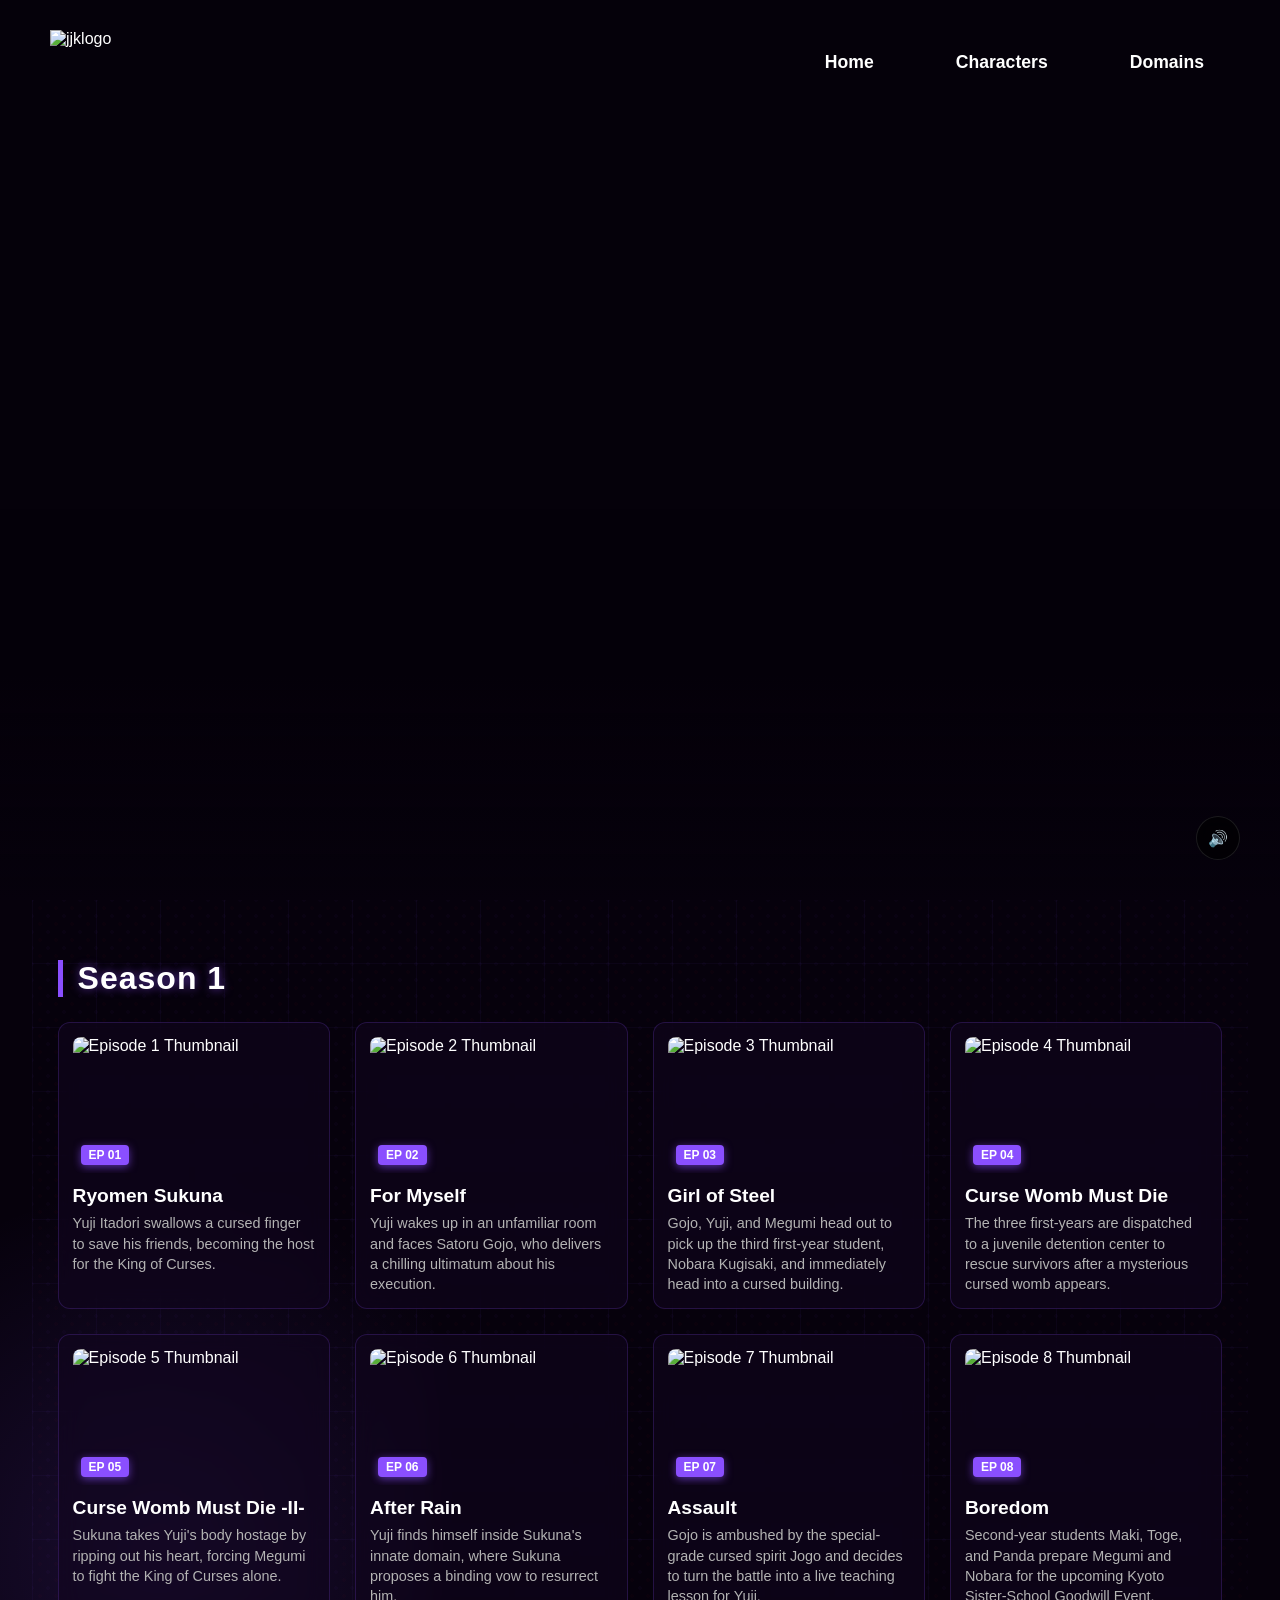
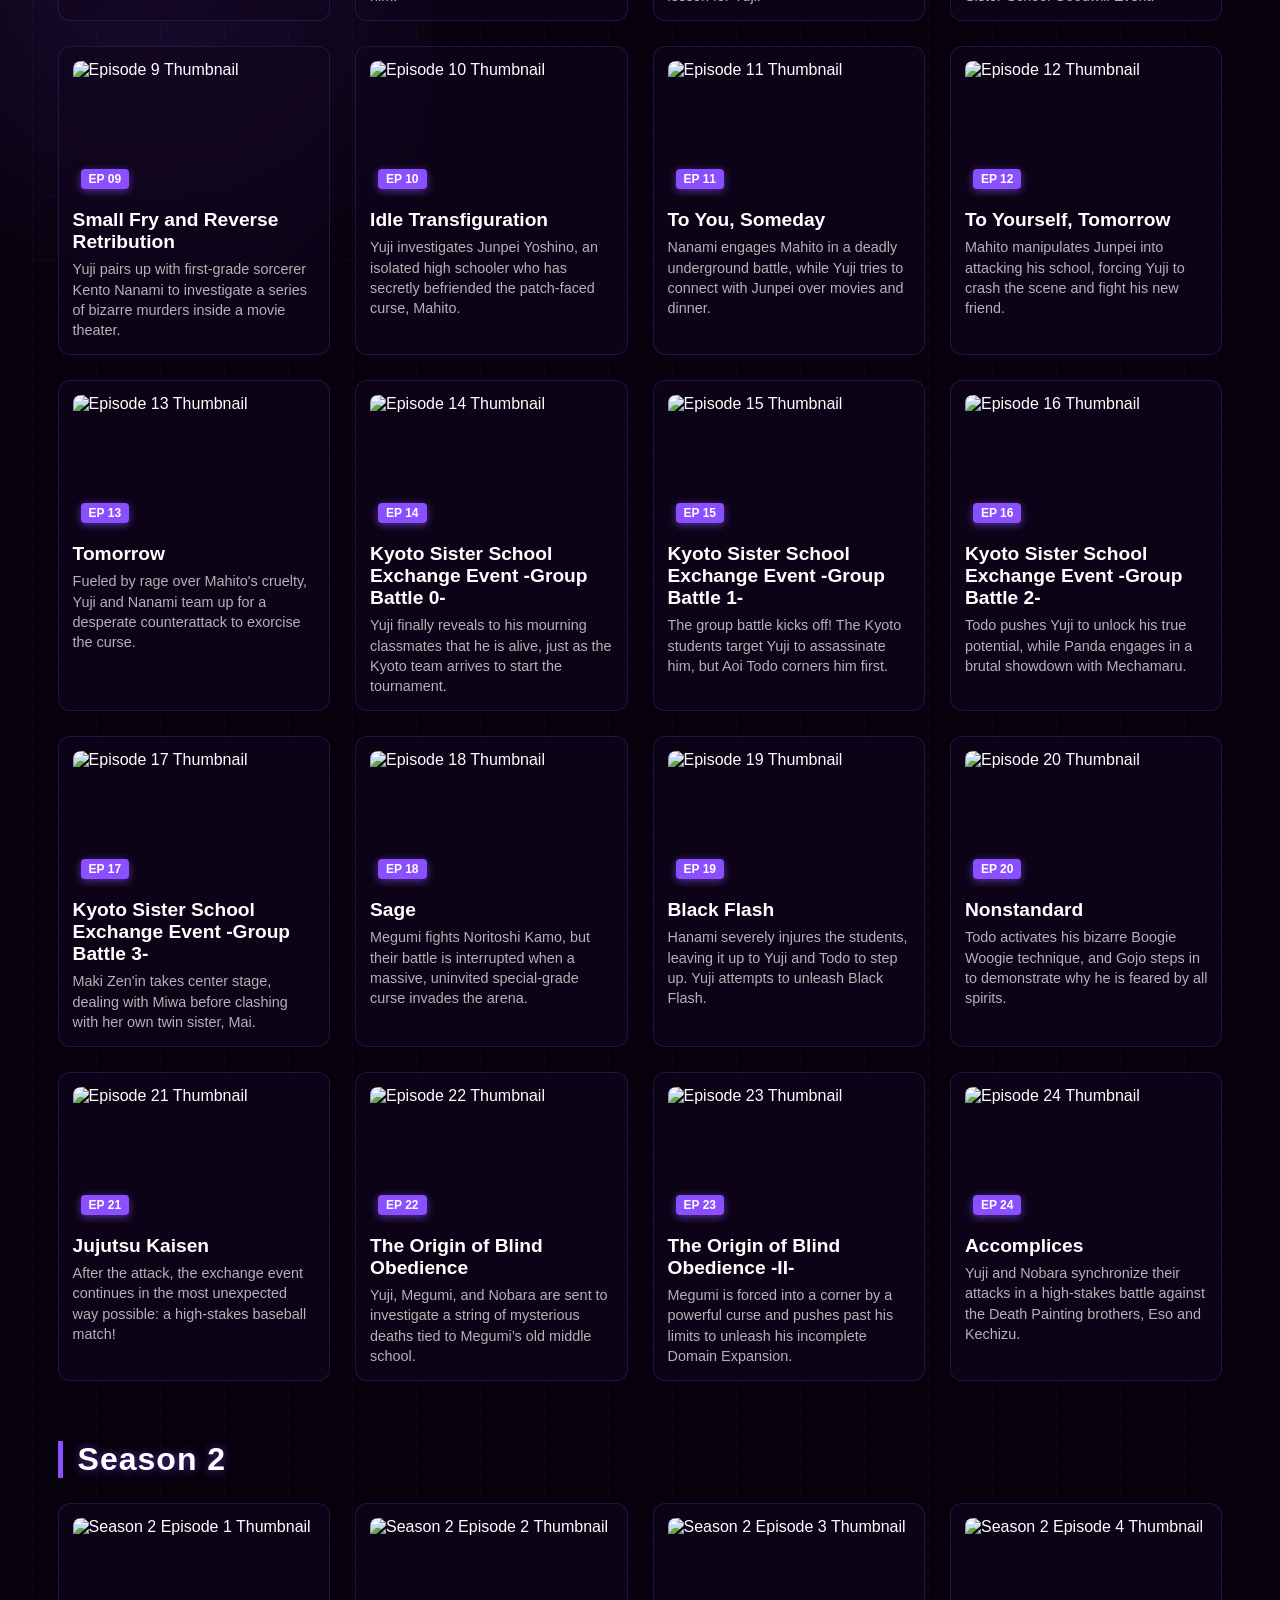
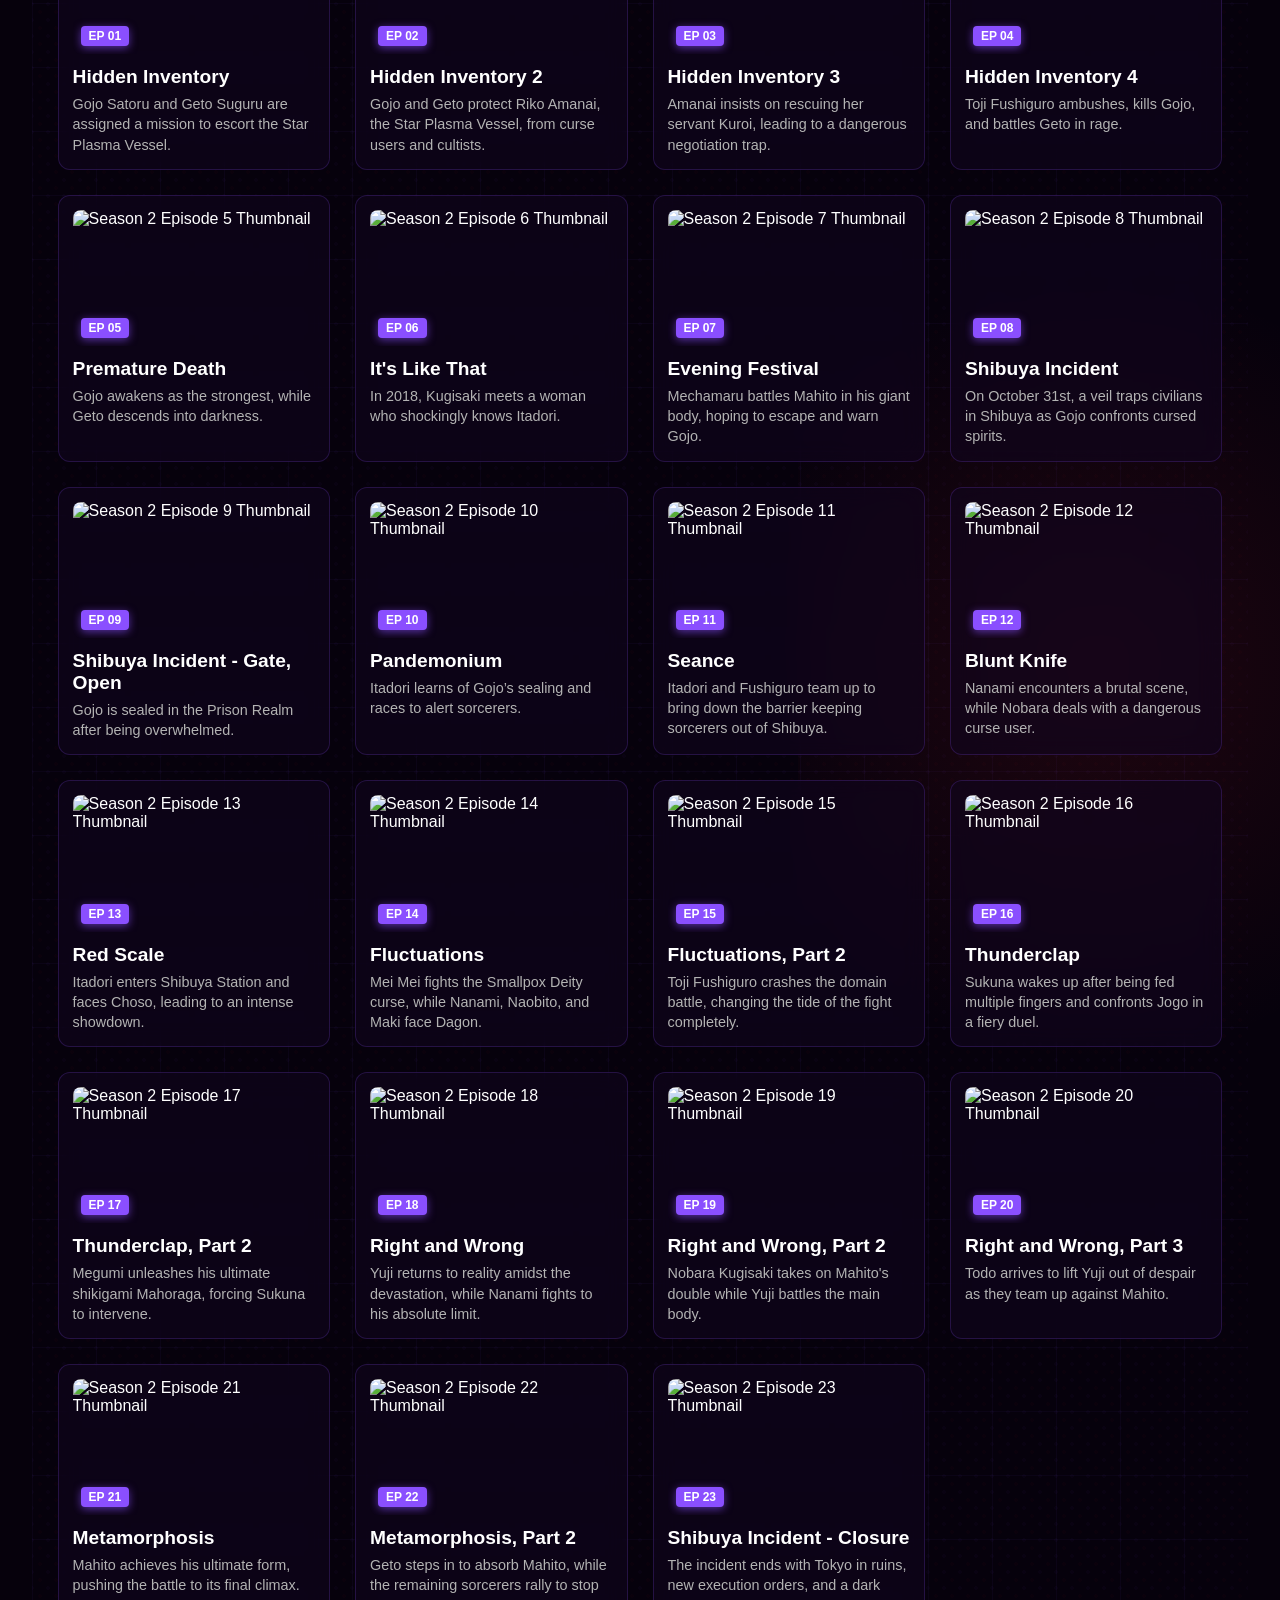
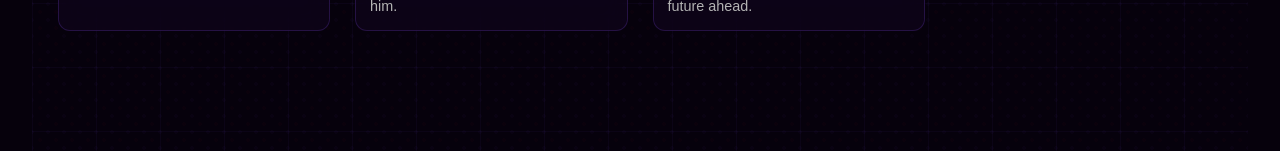
==== index.html @ a7571a3a "Rename jjk.html to index.html" ====
<!DOCTYPE html>
<html lang="en">
<head>
    <meta charset="UTF-8">
    <meta name="viewport" content="width=device-width, initial-scale=1.0">
    <title>jujutsu kaisen</title>
    <link rel="stylesheet" href="css/style.css">
</head>
<body>

    <header class="navbar">
        <img src="assets/jjklogo.png" alt="jjklogo" class="nav-logo">
        <nav class="button-container">
            <a href="jjk.html" class="nav-btn">Home</a>
            <a href="characters.html" class="nav-btn">Characters</a>
            <a href="#" class="nav-btn">Domains</a>
        </nav>
    </header>

 <div class="video-background-container">
        <video id="bg-video" loop playsinline autoplay preload="auto">
            <source src="assets/jjk_t.mp4" type="video/mp4">
        </video>
        <div class="video-overlay"></div>
        <button id="audio-toggle" class="audio-btn">🔊</button>
    </div>
    <main class="episodes-container">
        <div class="aura-left"></div>
        <div class="aura-right"></div>
        <div class="domain-grid-bg"></div>
        
        <section class="season-section">
            <h2 class="season-title">Season 1</h2>
            
            <div class="episodes-grid">
                
                <div class="episode-card">
                    <a href="https://www.hotstar.com/in/shows/jujutsu-kaisen/1271461634/ryomen-sukuna/1271461642/watch" class="card-link">
                        <div class="episode-thumbnail">
                            <img src="assets/ep1-s1.png" alt="Episode 1 Thumbnail">
                            <span class="ep-number">EP 01</span>
                        </div>
                        <div class="episode-info">
                            <h3>Ryomen Sukuna</h3>
                            <p>Yuji Itadori swallows a cursed finger to save his friends, becoming the host for the King of Curses.</p>
                        </div>
                    </a>
                </div>

                <div class="episode-card">
                    <a href="https://www.hotstar.com/in/shows/jujutsu-kaisen/1271461634/for-myself/1271461643/watch" class="card-link">
                        <div class="episode-thumbnail">
                            <img src="assets/ep2-s1.png" alt="Episode 2 Thumbnail"> 
                            <span class="ep-number">EP 02</span>
                        </div>
                        <div class="episode-info">
                            <h3>For Myself</h3>
                            <p>Yuji wakes up in an unfamiliar room and faces Satoru Gojo, who delivers a chilling ultimatum about his execution.</p>
                        </div>
                    </a>
                </div>

                <div class="episode-card">
                    <a href="https://www.hotstar.com/in/shows/jujutsu-kaisen/1271461634/girl-of-steel/1271461644/watch" class="card-link">
                        <div class="episode-thumbnail">
                            <img src="assets/ep3-s1.png" alt="Episode 3 Thumbnail">
                            <span class="ep-number">EP 03</span>
                        </div>
                        <div class="episode-info">
                            <h3>Girl of Steel</h3>
                            <p>Gojo, Yuji, and Megumi head out to pick up the third first-year student, Nobara Kugisaki, and immediately head into a cursed building.</p>
                        </div>
                    </a>
                </div>

                <div class="episode-card">
                    <a href="https://www.hotstar.com/in/shows/jujutsu-kaisen/1271461634/curse-womb-must-die/1271461646/watch" class="card-link">
                        <div class="episode-thumbnail">
                            <img src="assets/ep4-s1.png" alt="Episode 4 Thumbnail">
                            <span class="ep-number">EP 04</span>
                        </div>
                        <div class="episode-info">
                            <h3>Curse Womb Must Die</h3>
                            <p>The three first-years are dispatched to a juvenile detention center to rescue survivors after a mysterious cursed womb appears.</p>
                        </div>
                    </a>
                </div>

                <div class="episode-card">
                    <a href="https://www.hotstar.com/in/shows/jujutsu-kaisen/1271461634/curse-womb-must-die-ii/1271461747/watch" class="card-link">
                        <div class="episode-thumbnail">
                            <img src="assets/ep5-s1.png" alt="Episode 5 Thumbnail">
                            <span class="ep-number">EP 05</span>
                        </div>
                        <div class="episode-info">
                            <h3>Curse Womb Must Die -II-</h3>
                            <p>Sukuna takes Yuji's body hostage by ripping out his heart, forcing Megumi to fight the King of Curses alone.</p>
                        </div>
                    </a>
                </div>

                <div class="episode-card">
                    <a href="https://www.hotstar.com/in/shows/jujutsu-kaisen/1271461634/after-rain/1271461649/watch" class="card-link">
                        <div class="episode-thumbnail">
                            <img src="assets/ep6-s1.png" alt="Episode 6 Thumbnail">
                            <span class="ep-number">EP 06</span>
                        </div>
                        <div class="episode-info">
                            <h3>After Rain</h3>
                            <p>Yuji finds himself inside Sukuna's innate domain, where Sukuna proposes a binding vow to resurrect him.</p>
                        </div>
                    </a>
                </div>

                <div class="episode-card">
                    <a href="https://www.hotstar.com/in/shows/jujutsu-kaisen/1271461634/assault/1271461663/watch" class="card-link">
                        <div class="episode-thumbnail">
                            <img src="assets/ep7-s1.png" alt="Episode 7 Thumbnail">
                            <span class="ep-number">EP 07</span>
                        </div>
                        <div class="episode-info">
                            <h3>Assault</h3>
                            <p>Gojo is ambushed by the special-grade cursed spirit Jogo and decides to turn the battle into a live teaching lesson for Yuji.</p>
                        </div>
                    </a>
                </div>

                <div class="episode-card">
                    <a href="https://www.hotstar.com/in/shows/jujutsu-kaisen/1271461634/boredom/1271461664/watch" class="card-link">
                        <div class="episode-thumbnail">
                            <img src="assets/ep8-s1.png" alt="Episode 8 Thumbnail">
                            <span class="ep-number">EP 08</span>
                        </div>
                        <div class="episode-info">
                            <h3>Boredom</h3>
                            <p>Second-year students Maki, Toge, and Panda prepare Megumi and Nobara for the upcoming Kyoto Sister-School Goodwill Event.</p>
                        </div>
                    </a>
                </div>

                <div class="episode-card">
                    <a href="https://www.hotstar.com/in/shows/jujutsu-kaisen/1271461634/small-fry-and-reverse-retribution/1271461668/watch" class="card-link">
                        <div class="episode-thumbnail">
                            <img src="assets/ep9-s1.png" alt="Episode 9 Thumbnail">
                            <span class="ep-number">EP 09</span>
                        </div>
                        <div class="episode-info">
                            <h3>Small Fry and Reverse Retribution</h3>
                            <p>Yuji pairs up with first-grade sorcerer Kento Nanami to investigate a series of bizarre murders inside a movie theater.</p>
                        </div>
                    </a>
                </div>

                <div class="episode-card">
                    <a href="https://www.hotstar.com/in/shows/jujutsu-kaisen/1271461634/idle-transfiguration/1271461671/watch" class="card-link">
                        <div class="episode-thumbnail">
                            <img src="assets/ep10-s1.png" alt="Episode 10 Thumbnail">
                            <span class="ep-number">EP 10</span>
                        </div>
                        <div class="episode-info">
                            <h3>Idle Transfiguration</h3>
                            <p>Yuji investigates Junpei Yoshino, an isolated high schooler who has secretly befriended the patch-faced curse, Mahito.</p>
                        </div>
                    </a>
                </div>

                <div class="episode-card">
                    <a href="https://www.hotstar.com/in/shows/jujutsu-kaisen/1271461634/narrow-minded/1271461744/watch" class="card-link">
                        <div class="episode-thumbnail">
                            <img src="assets/ep11-s1.png" alt="Episode 11 Thumbnail">
                            <span class="ep-number">EP 11</span>
                        </div>
                        <div class="episode-info">
                            <h3>To You, Someday</h3>
                            <p>Nanami engages Mahito in a deadly underground battle, while Yuji tries to connect with Junpei over movies and dinner.</p>
                        </div>
                    </a>
                </div>

                <div class="episode-card">
                    <a href="https://www.hotstar.com/in/shows/jujutsu-kaisen/1271461634/to-you-someday/1271461726/watch" class="card-link">
                        <div class="episode-thumbnail">
                            <img src="assets/ep12-s1.png" alt="Episode 12 Thumbnail">
                            <span class="ep-number">EP 12</span>
                        </div>
                        <div class="episode-info">
                            <h3>To Yourself, Tomorrow</h3>
                            <p>Mahito manipulates Junpei into attacking his school, forcing Yuji to crash the scene and fight his new friend.</p>
                        </div>
                    </a>
                </div>

                <div class="episode-card">
                    <a href="https://www.hotstar.com/in/shows/jujutsu-kaisen/1271461634/tomorrow/1271461696/watch" class="card-link">
                        <div class="episode-thumbnail">
                            <img src="assets/ep13-s1.png" alt="Episode 13 Thumbnail">
                            <span class="ep-number">EP 13</span>
                        </div>
                        <div class="episode-info">
                            <h3>Tomorrow</h3>
                            <p>Fueled by rage over Mahito's cruelty, Yuji and Nanami team up for a desperate counterattack to exorcise the curse.</p>
                        </div>
                    </a>
                </div>

                <div class="episode-card">
                    <a href="https://www.hotstar.com/in/shows/jujutsu-kaisen/1271461634/kyoto-sister-school-exchange-event-group-battle-0/1271461699/watch" class="card-link">
                        <div class="episode-thumbnail">
                            <img src="assets/ep14-s1.png" alt="Episode 14 Thumbnail">
                            <span class="ep-number">EP 14</span>
                        </div>
                        <div class="episode-info">
                            <h3>Kyoto Sister School Exchange Event -Group Battle 0-</h3>
                            <p>Yuji finally reveals to his mourning classmates that he is alive, just as the Kyoto team arrives to start the tournament.</p>
                        </div>
                    </a>
                </div>

                <div class="episode-card">
                    <a href="https://www.hotstar.com/in/shows/jujutsu-kaisen/1271461634/kyoto-sister-school-exchange-event-group-battle-1/1271461700/watch" class="card-link">
                        <div class="episode-thumbnail">
                            <img src="assets/ep15-s1.png" alt="Episode 15 Thumbnail">
                            <span class="ep-number">EP 15</span>
                        </div>
                        <div class="episode-info">
                            <h3>Kyoto Sister School Exchange Event -Group Battle 1-</h3>
                            <p>The group battle kicks off! The Kyoto students target Yuji to assassinate him, but Aoi Todo corners him first.</p>
                        </div>
                    </a>
                </div>

                <div class="episode-card">
                    <a href="https://www.hotstar.com/in/shows/jujutsu-kaisen/1271461634/kyoto-sister-school-exchange-event-group-battle-2/1271461701/watch" class="card-link">
                        <div class="episode-thumbnail">
                            <img src="assets/ep16-s1.png" alt="Episode 16 Thumbnail">
                            <span class="ep-number">EP 16</span>
                        </div>
                        <div class="episode-info">
                            <h3>Kyoto Sister School Exchange Event -Group Battle 2-</h3>
                            <p>Todo pushes Yuji to unlock his true potential, while Panda engages in a brutal showdown with Mechamaru.</p>
                        </div>
                    </a>
                </div>

                <div class="episode-card">
                    <a href="https://www.hotstar.com/in/shows/jujutsu-kaisen/1271461634/kyoto-sister-school-exchange-event-group-battle-3/1271461702/watch" class="card-link">
                        <div class="episode-thumbnail">
                            <img src="assets/ep17-s1.png" alt="Episode 17 Thumbnail">
                            <span class="ep-number">EP 17</span>
                        </div>
                        <div class="episode-info">
                            <h3>Kyoto Sister School Exchange Event -Group Battle 3-</h3>
                            <p>Maki Zen'in takes center stage, dealing with Miwa before clashing with her own twin sister, Mai.</p>
                        </div>
                    </a>
                </div>

                <div class="episode-card">
                    <a href="https://www.hotstar.com/in/shows/jujutsu-kaisen/1271461634/sage/1271461703/watch" class="card-link">
                        <div class="episode-thumbnail">
                            <img src="assets/ep18-s1.png" alt="Episode 18 Thumbnail">
                            <span class="ep-number">EP 18</span>
                        </div>
                        <div class="episode-info">
                            <h3>Sage</h3>
                            <p>Megumi fights Noritoshi Kamo, but their battle is interrupted when a massive, uninvited special-grade curse invades the arena.</p>
                        </div>
                    </a>
                </div>

                <div class="episode-card">
                    <a href="https://www.hotstar.com/in/shows/jujutsu-kaisen/1271461634/black-flash/1271461704/watch" class="card-link">
                        <div class="episode-thumbnail">
                            <img src="assets/ep19-s1.png" alt="Episode 19 Thumbnail">
                            <span class="ep-number">EP 19</span>
                        </div>
                        <div class="episode-info">
                            <h3>Black Flash</h3>
                            <p>Hanami severely injures the students, leaving it up to Yuji and Todo to step up. Yuji attempts to unleash Black Flash.</p>
                        </div>
                    </a>
                </div>

                <div class="episode-card">
                    <a href="https://www.hotstar.com/in/shows/jujutsu-kaisen/1271461634/nonstandard/1271461705/watch" class="card-link">
                        <div class="episode-thumbnail">
                            <img src="assets/ep20-s1.png" alt="Episode 20 Thumbnail">
                            <span class="ep-number">EP 20</span>
                        </div>
                        <div class="episode-info">
                            <h3>Nonstandard</h3>
                            <p>Todo activates his bizarre Boogie Woogie technique, and Gojo steps in to demonstrate why he is feared by all spirits.</p>
                        </div>
                    </a>
                </div>

                <div class="episode-card">
                    <a href="https://www.hotstar.com/in/shows/jujutsu-kaisen/1271461634/jujutsu-koshien/1271461708/watch" class="card-link">
                        <div class="episode-thumbnail">
                            <img src="assets/ep21-s1.png" alt="Episode 21 Thumbnail">
                            <span class="ep-number">EP 21</span>
                        </div>
                        <div class="episode-info">
                            <h3>Jujutsu Kaisen</h3>
                            <p>After the attack, the exchange event continues in the most unexpected way possible: a high-stakes baseball match!</p>
                        </div>
                    </a>
                </div>

                <div class="episode-card">
                    <a href="https://www.hotstar.com/in/shows/jujutsu-kaisen/1271461634/the-origin-of-blind-obedience/1271461726/watch" class="card-link">
                        <div class="episode-thumbnail">
                            <img src="assets/ep22-s1.png" alt="Episode 22 Thumbnail">
                            <span class="ep-number">EP 22</span>
                        </div>
                        <div class="episode-info">
                            <h3>The Origin of Blind Obedience</h3>
                            <p>Yuji, Megumi, and Nobara are sent to investigate a string of mysterious deaths tied to Megumi’s old middle school.</p>
                        </div>
                    </a>
                </div>

                <div class="episode-card">
                    <a href="https://www.hotstar.com/in/shows/jujutsu-kaisen/1271461634/the-origin-of-blind-obedience-2/1271461729/watch" class="card-link">
                        <div class="episode-thumbnail">
                            <img src="assets/ep23-s1.png" alt="Episode 23 Thumbnail">
                            <span class="ep-number">EP 23</span>
                        </div>
                        <div class="episode-info">
                            <h3>The Origin of Blind Obedience -II-</h3>
                            <p>Megumi is forced into a corner by a powerful curse and pushes past his limits to unleash his incomplete Domain Expansion.</p>
                        </div>
                    </a>
                </div>

                <div class="episode-card">
                    <a href="https://www.hotstar.com/in/shows/jujutsu-kaisen/1271461634/accomplices/1271461731/watch" class="card-link">
                        <div class="episode-thumbnail">
                            <img src="assets/ep24-s1.png" alt="Episode 24 Thumbnail">
                            <span class="ep-number">EP 24</span>
                        </div>
                        <div class="episode-info">
                            <h3>Accomplices</h3>
                            <p>Yuji and Nobara synchronize their attacks in a high-stakes battle against the Death Painting brothers, Eso and Kechizu.</p>
                        </div>
                    </a>
                </div>

            </div>
         </section> 
         
         <section class="season-section">
            <h2 class="season-title">Season 2</h2>
            
            <div class="episodes-grid">
                
                <div class="episode-card">
                    <a href="https://www.hotstar.com/in/shows/jujutsu-kaisen/1271461634/hidden-inventory-1/1271461742/watch" class="card-link">
                        <div class="episode-thumbnail">
                            <img src="assets/ep1-s2.png" alt="Season 2 Episode 1 Thumbnail">
                            <span class="ep-number">EP 01</span>
                        </div>
                        <div class="episode-info">
                            <h3>Hidden Inventory</h3>
                            <p>Gojo Satoru and Geto Suguru are assigned a mission to escort the Star Plasma Vessel.</p>
                        </div>
                    </a>
                </div>

                <div class="episode-card">
                    <a href="https://www.hotstar.com/in/shows/jujutsu-kaisen/1271461634/hidden-inventory-2/1271461744/watch" class="card-link">
                        <div class="episode-thumbnail">
                            <img src="assets/ep2-s2.png" alt="Season 2 Episode 2 Thumbnail">
                            <span class="ep-number">EP 02</span>
                        </div>
                        <div class="episode-info">
                            <h3>Hidden Inventory 2</h3>
                            <p>Gojo and Geto protect Riko Amanai, the Star Plasma Vessel, from curse users and cultists.</p>
                        </div>
                    </a>
                </div>

                <div class="episode-card">
                    <a href="https://www.hotstar.com/in/shows/jujutsu-kaisen/1271461634/hidden-inventory-3/1271461745/watch" class="card-link">
                        <div class="episode-thumbnail">
                            <img src="assets/ep3-s2.png" alt="Season 2 Episode 3 Thumbnail">
                            <span class="ep-number">EP 03</span>
                        </div>
                        <div class="episode-info">
                            <h3>Hidden Inventory 3</h3>
                            <p>Amanai insists on rescuing her servant Kuroi, leading to a dangerous negotiation trap.</p>
                        </div>
                    </a>
                </div>

                <div class="episode-card">
                    <a href="https://www.hotstar.com/in/shows/jujutsu-kaisen/1271461634/hidden-inventory-4/1271461746/watch" class="card-link">
                        <div class="episode-thumbnail">
                            <img src="assets/ep4-s2.png" alt="Season 2 Episode 4 Thumbnail">
                            <span class="ep-number">EP 04</span>
                        </div>
                        <div class="episode-info">
                            <h3>Hidden Inventory 4</h3>
                            <p>Toji Fushiguro ambushes, kills Gojo, and battles Geto in rage.</p>
                        </div>
                    </a>
                </div>

                <div class="episode-card">
                    <a href="https://www.hotstar.com/in/shows/jujutsu-kaisen/1271461634/premature-death/1271461748/watch" class="card-link">
                        <div class="episode-thumbnail">
                            <img src="assets/ep5-s2.png" alt="Season 2 Episode 5 Thumbnail">
                            <span class="ep-number">EP 05</span>
                        </div>
                        <div class="episode-info">
                            <h3>Premature Death</h3>
                            <p>Gojo awakens as the strongest, while Geto descends into darkness.</p>
                        </div>
                    </a>
                </div>

                <div class="episode-card">
                    <a href="https://www.hotstar.com/in/shows/jujutsu-kaisen/1271461634/premature-death/1271461748/watch" class="card-link">
                        <div class="episode-thumbnail">
                            <img src="assets/ep6-s2.png" alt="Season 2 Episode 6 Thumbnail">
                            <span class="ep-number">EP 06</span>
                        </div>
                        <div class="episode-info">
                            <h3>It's Like That</h3>
                            <p>In 2018, Kugisaki meets a woman who shockingly knows Itadori.</p>
                        </div>
                    </a>
                </div>

                <div class="episode-card">
                    <a href="https://www.hotstar.com/in/shows/jujutsu-kaisen/1271461634/evening-festival/1271461756/watch" class="card-link">
                        <div class="episode-thumbnail">
                            <img src="assets/ep7-s2.png" alt="Season 2 Episode 7 Thumbnail">
                            <span class="ep-number">EP 07</span>
                        </div>
                        <div class="episode-info">
                            <h3>Evening Festival</h3>
                            <p>Mechamaru battles Mahito in his giant body, hoping to escape and warn Gojo.</p>
                        </div>
                    </a>
                </div>

                <div class="episode-card">
                    <a href="https://www.hotstar.com/in/shows/jujutsu-kaisen/1271461634/shibuya-incident/1271461757/watch" class="card-link">
                        <div class="episode-thumbnail">
                            <img src="assets/ep8-s2.png" alt="Season 2 Episode 8 Thumbnail">
                            <span class="ep-number">EP 08</span>
                        </div>
                        <div class="episode-info">
                            <h3>Shibuya Incident</h3>
                            <p>On October 31st, a veil traps civilians in Shibuya as Gojo confronts cursed spirits.</p>
                        </div>
                    </a>
                </div>

                <div class="episode-card">
                    <a href="https://www.hotstar.com/in/shows/jujutsu-kaisen/1271461634/shibuya-incident-gate-open/1271461758/watch" class="card-link">
                        <div class="episode-thumbnail">
                            <img src="assets/ep9-s2.png" alt="Season 2 Episode 9 Thumbnail">
                            <span class="ep-number">EP 09</span>
                        </div>
                        <div class="episode-info">
                            <h3>Shibuya Incident - Gate, Open</h3>
                            <p>Gojo is sealed in the Prison Realm after being overwhelmed.</p>
                        </div>
                    </a>
                </div>

                <div class="episode-card">
                    <a href="https://www.hotstar.com/in/shows/jujutsu-kaisen/1271461634/pandemonium/1271461759/watch" class="card-link">
                        <div class="episode-thumbnail">
                            <img src="assets/ep10-s2.png" alt="Season 2 Episode 10 Thumbnail">
                            <span class="ep-number">EP 10</span>
                        </div>
                        <div class="episode-info">
                            <h3>Pandemonium</h3>
                            <p>Itadori learns of Gojo’s sealing and races to alert sorcerers.</p>
                        </div>
                    </a>
                </div>

                <div class="episode-card">
                    <a href="https://www.hotstar.com/in/shows/jujutsu-kaisen/1271461634/seance/1271461761/watch" class="card-link">
                        <div class="episode-thumbnail">
                            <img src="assets/ep11-s2.png" alt="Season 2 Episode 11 Thumbnail">
                            <span class="ep-number">EP 11</span>
                        </div>
                        <div class="episode-info">
                            <h3>Seance</h3>
                            <p>Itadori and Fushiguro team up to bring down the barrier keeping sorcerers out of Shibuya.</p>
                        </div>
                    </a>
                </div>

                <div class="episode-card">
                    <a href="https://www.hotstar.com/in/shows/jujutsu-kaisen/1271461634/dull-knife/1271461762/watch" class="card-link">
                        <div class="episode-thumbnail">
                            <img src="assets/ep12-s2.png" alt="Season 2 Episode 12 Thumbnail">
                            <span class="ep-number">EP 12</span>
                        </div>
                        <div class="episode-info">
                            <h3>Blunt Knife</h3>
                            <p>Nanami encounters a brutal scene, while Nobara deals with a dangerous curse user.</p>
                        </div>
                    </a>
                </div>

                <div class="episode-card">
                    <a href="https://www.hotstar.com/in/shows/jujutsu-kaisen/1271461634/red-scale/1271461764/watch" class="card-link">
                        <div class="episode-thumbnail">
                            <img src="assets/ep13-s2.png" alt="Season 2 Episode 13 Thumbnail">
                            <span class="ep-number">EP 13</span>
                        </div>
                        <div class="episode-info">
                            <h3>Red Scale</h3>
                            <p>Itadori enters Shibuya Station and faces Choso, leading to an intense showdown.</p>
                        </div>
                    </a>
                </div>

                <div class="episode-card">
                    <a href="https://www.hotstar.com/in/shows/jujutsu-kaisen/1271461634/fluctuations/1271461766/watch" class="card-link">
                        <div class="episode-thumbnail">
                            <img src="assets/ep14-s2.png" alt="Season 2 Episode 14 Thumbnail">
                            <span class="ep-number">EP 14</span>
                        </div>
                        <div class="episode-info">
                            <h3>Fluctuations</h3>
                            <p>Mei Mei fights the Smallpox Deity curse, while Nanami, Naobito, and Maki face Dagon.</p>
                        </div>
                    </a>
                </div>

                <div class="episode-card">
                    <a href="https://www.hotstar.com/in/shows/jujutsu-kaisen/1271461634/fluctuations-part-2/1271461768/watch" class="card-link">
                        <div class="episode-thumbnail">
                            <img src="assets/ep15-s2.png" alt="Season 2 Episode 15 Thumbnail">
                            <span class="ep-number">EP 15</span>
                        </div>
                        <div class="episode-info">
                            <h3>Fluctuations, Part 2</h3>
                            <p>Toji Fushiguro crashes the domain battle, changing the tide of the fight completely.</p>
                        </div>
                    </a>
                </div>

                <div class="episode-card">
                    <a href="https://www.hotstar.com/in/shows/jujutsu-kaisen/1271461634/thunderclap/1271461769/watch" class="card-link">
                        <div class="episode-thumbnail">
                            <img src="assets/ep16-s2.png" alt="Season 2 Episode 16 Thumbnail">
                            <span class="ep-number">EP 16</span>
                        </div>
                        <div class="episode-info">
                            <h3>Thunderclap</h3>
                            <p>Sukuna wakes up after being fed multiple fingers and confronts Jogo in a fiery duel.</p>
                        </div>
                    </a>
                </div>

                <div class="episode-card">
                    <a href="https://www.hotstar.com/in/shows/jujutsu-kaisen/1271461634/thunderclap-part-2/1271461770/watch" class="card-link">
                        <div class="episode-thumbnail">
                            <img src="assets/ep17-s2.png" alt="Season 2 Episode 17 Thumbnail">
                            <span class="ep-number">EP 17</span>
                        </div>
                        <div class="episode-info">
                            <h3>Thunderclap, Part 2</h3>
                            <p>Megumi unleashes his ultimate shikigami Mahoraga, forcing Sukuna to intervene.</p>
                        </div>
                    </a>
                </div>

                <div class="episode-card">
                    <a href="https://www.hotstar.com/in/shows/jujutsu-kaisen/1271461634/right-or-wrong/1271461771/watch" class="card-link">
                        <div class="episode-thumbnail">
                            <img src="assets/ep18-s2.png" alt="Season 2 Episode 18 Thumbnail">
                            <span class="ep-number">EP 18</span>
                        </div>
                        <div class="episode-info">
                            <h3>Right and Wrong</h3>
                            <p>Yuji returns to reality amidst the devastation, while Nanami fights to his absolute limit.</p>
                        </div>
                    </a>
                </div>

                <div class="episode-card">
                    <a href="https://www.hotstar.com/in/shows/jujutsu-kaisen/1271461634/right-or-wrong-part-2/1271461772/watch" class="card-link">
                        <div class="episode-thumbnail">
                            <img src="assets/ep19-s2.png" alt="Season 2 Episode 19 Thumbnail">
                            <span class="ep-number">EP 19</span>
                        </div>
                        <div class="episode-info">
                            <h3>Right and Wrong, Part 2</h3>
                            <p>Nobara Kugisaki takes on Mahito's double while Yuji battles the main body.</p>
                        </div>
                    </a>
                </div>

                <div class="episode-card">
                    <a href="https://www.hotstar.com/in/shows/jujutsu-kaisen/1271461634/right-and-wrong-part-3/1271461773/watch" class="card-link">
                        <div class="episode-thumbnail">
                            <img src="assets/ep20-s2.png" alt="Season 2 Episode 20 Thumbnail">
                            <span class="ep-number">EP 20</span>
                        </div>
                        <div class="episode-info">
                            <h3>Right and Wrong, Part 3</h3>
                            <p>Todo arrives to lift Yuji out of despair as they team up against Mahito.</p>
                        </div>
                    </a>
                </div>

                <div class="episode-card">
                    <a href="https://www.hotstar.com/in/shows/jujutsu-kaisen/1271461634/metamorphosis/1271461774/watch" class="card-link">
                        <div class="episode-thumbnail">
                            <img src="assets/ep21-s2.png" alt="Season 2 Episode 21 Thumbnail">
                            <span class="ep-number">EP 21</span>
                        </div>
                        <div class="episode-info">
                            <h3>Metamorphosis</h3>
                            <p>Mahito achieves his ultimate form, pushing the battle to its final climax.</p>
                        </div>
                    </a>
                </div>

                <div class="episode-card">
                    <a href="https://www.hotstar.com/in/shows/jujutsu-kaisen/1271461634/metamorphosis-part-2/1271461781/watch" class="card-link">
                        <div class="episode-thumbnail">
                            <img src="assets/ep22-s2.png" alt="Season 2 Episode 22 Thumbnail">
                            <span class="ep-number">EP 22</span>
                        </div>
                        <div class="episode-info">
                            <h3>Metamorphosis, Part 2</h3>
                            <p>Geto steps in to absorb Mahito, while the remaining sorcerers rally to stop him.</p>
                        </div>
                    </a>
                </div>

                <div class="episode-card">
                    <a href="https://www.hotstar.com/in/shows/jujutsu-kaisen/1271461634/shibuya-incident-gate-close/1271461783/watch" class="card-link">
                        <div class="episode-thumbnail">
                            <img src="assets/ep23-s2.png" alt="Season 2 Episode 23 Thumbnail">
                            <span class="ep-number">EP 23</span>
                        </div>
                        <div class="episode-info">
                            <h3>Shibuya Incident - Closure</h3>
                            <p>The incident ends with Tokyo in ruins, new execution orders, and a dark future ahead.</p>
                        </div>
                    </a>
                </div>
            </div> 
         </section> 
    </main>

    <script src="js/script.js"></script>
</body>
</html>
---- css/style.css ----
/* --- Reset default margins --- */
* {
    margin: 0;
    padding: 0;
    box-sizing: border-box;
}

body {
    background-color: #06010c; /* Slightly deeper void black */
    font-family: 'Segoe UI', Tahoma, Geneva, Verdana, sans-serif;
    color: #fff;
    min-height: 100vh;
    overflow-x: hidden; 
}

/* --- Navigation Bar (Fixed & Overlaid) --- */
.navbar {
    position: fixed;         
    top: 0;
    left: 0;
    width: 100%;
    z-index: 1000;           
    background: transparent; 
    display: flex;
    justify-content: space-between; 
    align-items: center;
    padding: 30px 50px; 
    transition: all 0.4s ease; 
}

.navbar.scrolled {
    background: rgba(6, 1, 12, 0.9); 
    backdrop-filter: blur(12px);       
    padding: 15px 50px;                 
    border-bottom: 1px solid rgba(138, 79, 255, 0.3); 
    box-shadow: 0 4px 20px rgba(0, 0, 0, 0.6);
}

.nav-logo {
    height: 65px; 
    object-fit: contain;
}

.button-container {
    display: flex;
    align-items: center;
    gap: 30px; 
}

/* --- Navigation Bar Buttons --- */
.nav-btn {
    text-decoration: none;
    color: #fff;                  
    font-weight: 600;
    font-size: 1.1rem; 
    padding: 10px 24px;
    border-radius: 25px;          
    border: 2px solid transparent; 
    transition: all 0.3s ease;
}

.nav-btn:hover {
    color: #fff;
    background-color: #8a4fff;    
    border-color: #8a4fff;
    box-shadow: 0 0 15px rgba(138, 79, 255, 0.6); 
}

/* --- Video Section --- */
.video-background-container {
    position: relative;
    width: 100%;
    height: 100vh;
    overflow: hidden;
    background-color: #06010c;
}

/* Smooth gradient overlay that mixes video with content */
.video-background-container::after {
    content: '';
    position: absolute;
    bottom: 0;
    left: 0;
    width: 100%;
    height: 25vh; 
    background: linear-gradient(to bottom, transparent, #06010c);
    pointer-events: none;
    z-index: 3;
}

/* Audio Control Button Floating Over Video */
.audio-btn {
    position: absolute;
    bottom: 40px;       
    right: 40px;        
    z-index: 99;        
    width: 44px;
    height: 44px;
    display: flex;
    align-items: center;
    justify-content: center;
    background: rgba(0, 0, 0, 0.6); 
    color: #ffffff;
    border: 1px solid rgba(255, 255, 255, 0.1);
    font-size: 16px;    
    border-radius: 50%; 
    cursor: pointer;
    outline: none;
    backdrop-filter: blur(8px);
    transition: background-color 0.2s ease, transform 0.2s ease;
}

.audio-btn:hover {
    background: rgba(0, 0, 0, 0.8);
    transform: scale(1.08);
}

.audio-btn:active {
    transform: scale(0.95);
}

#bg-video {
    width: 100%;
    height: 100%;
    object-fit: cover;       
    display: block;
    image-rendering: -webkit-optimize-contrast; 
    image-rendering: crisp-edges;
    transform: translateZ(0);
    will-change: transform;
    backface-visibility: hidden;
}

.video-overlay {
    position: absolute;
    top: 0;
    left: 0;
    width: 100%;
    height: 100%;
    background: rgba(0, 0, 0, 0.2); 
    pointer-events: none;
    z-index: 2;
}

/* --- Content Layout Block --- */
.episodes-container {
    max-width: 95%;          
    margin: 0 auto;
    padding: 60px 2vw;       
    position: relative;
    z-index: 10;
    background-color: transparent; /* Allows JJK theme grid patterns to bleed through nicely */
}

.season-section {
    margin-bottom: 60px;     
}

.season-title {
    font-size: 2rem;
    color: #fff;
    margin-bottom: 25px;
    font-weight: 700;
    letter-spacing: 1px;
    border-left: 5px solid #8a4fff; 
    padding-left: 15px;
    text-shadow: 0 0 10px rgba(138, 79, 255, 0.6);
}

/* --- Responsive Layout Grid --- */
.episodes-grid {
    display: grid;
    grid-template-columns: repeat(auto-fill, minmax(240px, 1fr)); 
    gap: 25px;               
}

.card-link {
    text-decoration: none;
    color: #fff;             
    display: block;
    height: 100%;
}

.card-link:visited {
    color: #fff;
}

/* --- Episode Card Elements --- */
.episode-card {
    background: rgba(18, 6, 30, 0.6); /* Slightly darker violet tint card */
    border: 1px solid rgba(138, 79, 255, 0.2);
    border-radius: 12px;
    padding: 14px;
    transition: all 0.3s cubic-bezier(0.25, 0.8, 0.25, 1);
    backdrop-filter: blur(12px);
}

.episode-card:hover {
    transform: translateY(-6px);
    border: 1.5px solid #a173ff; 
    box-shadow: 0 0 15px rgba(161, 115, 255, 0.5), 
                0 0 30px rgba(138, 79, 255, 0.3), 
                0 10px 30px rgba(0, 0, 0, 0.7);
    background: rgba(255, 255, 255, 0.08);
}

.episode-thumbnail {
    position: relative;
    border-radius: 8px;
    overflow: hidden;
}

.episode-thumbnail img {
    width: 100%;
    aspect-ratio: 16 / 9;   
    object-fit: cover;
    display: block;
}

.ep-number {
    position: absolute;
    bottom: 8px;
    left: 8px;
    background: #8a4fff;
    color: #fff;
    font-size: 0.75rem;
    font-weight: 700;
    padding: 3px 8px;
    border-radius: 4px;
    box-shadow: 0 2px 8px rgba(138, 79, 255, 0.6);
}

.episode-info h3 {
    font-size: 1.2rem;
    margin: 12px 0 6px 0;
    color: #fff;
}

.episode-info p {
    font-size: 0.9rem;
    color: #b3b3b3 !important; 
    line-height: 1.4;
}

@media (max-width: 480px) {
    .episodes-grid {
        grid-template-columns: 1fr; 
    }
}

/* --- NEW: IMMERSIVE JUJUTSU KAISEN THEME BACKGROUND ELEMENTS --- */

/* 1. Left Side Ambient Glow (Gojo's Infinite Void / Hollow Purple) */
.aura-left {
    position: absolute; 
    top: 5%;
    left: -150px;
    width: 550px;
    height: 900px;
    background: radial-gradient(circle, rgba(138, 79, 255, 0.15) 0%, rgba(0, 0, 0, 0) 70%);
    pointer-events: none; 
    z-index: -1;          
}

/* 2. Right Side Ambient Glow (Sukuna's Malevolent Shrine / Blood Cursed Crimson) */
.aura-right {
    position: absolute; 
    bottom: 15%;
    right: -150px;
    width: 600px;
    height: 950px;
    background: radial-gradient(circle, rgba(214, 40, 40, 0.12) 0%, rgba(0, 0, 0, 0) 70%);
    pointer-events: none;
    z-index: -1;
}

/* 3. NEW: Jujutsu Sorcery Barrier Grid Theme (Replaces the boring flat square theme) */
.domain-grid-bg {
    position: absolute; 
    top: 0;             
    left: 0;
    width: 100%;
    height: 100%;       
    /* Complex cross-layered sharp interlocking barrier aesthetic lines */
    background: 
        linear-gradient(90deg, rgba(138, 79, 255, 0.05) 1px, transparent 1px) 0 0,
        linear-gradient(0deg, rgba(138, 79, 255, 0.05) 1px, transparent 1px) 0 0,
        radial-gradient(rgba(214, 40, 40, 0.03) 15%, transparent 16%) 0 0,
        radial-gradient(rgba(138, 79, 255, 0.03) 15%, transparent 16%) 8px 8px;
    background-size: 64px 64px, 64px 64px, 16px 16px, 16px 16px;
    pointer-events: none;
    z-index: -2;
    opacity: 0.85;
}
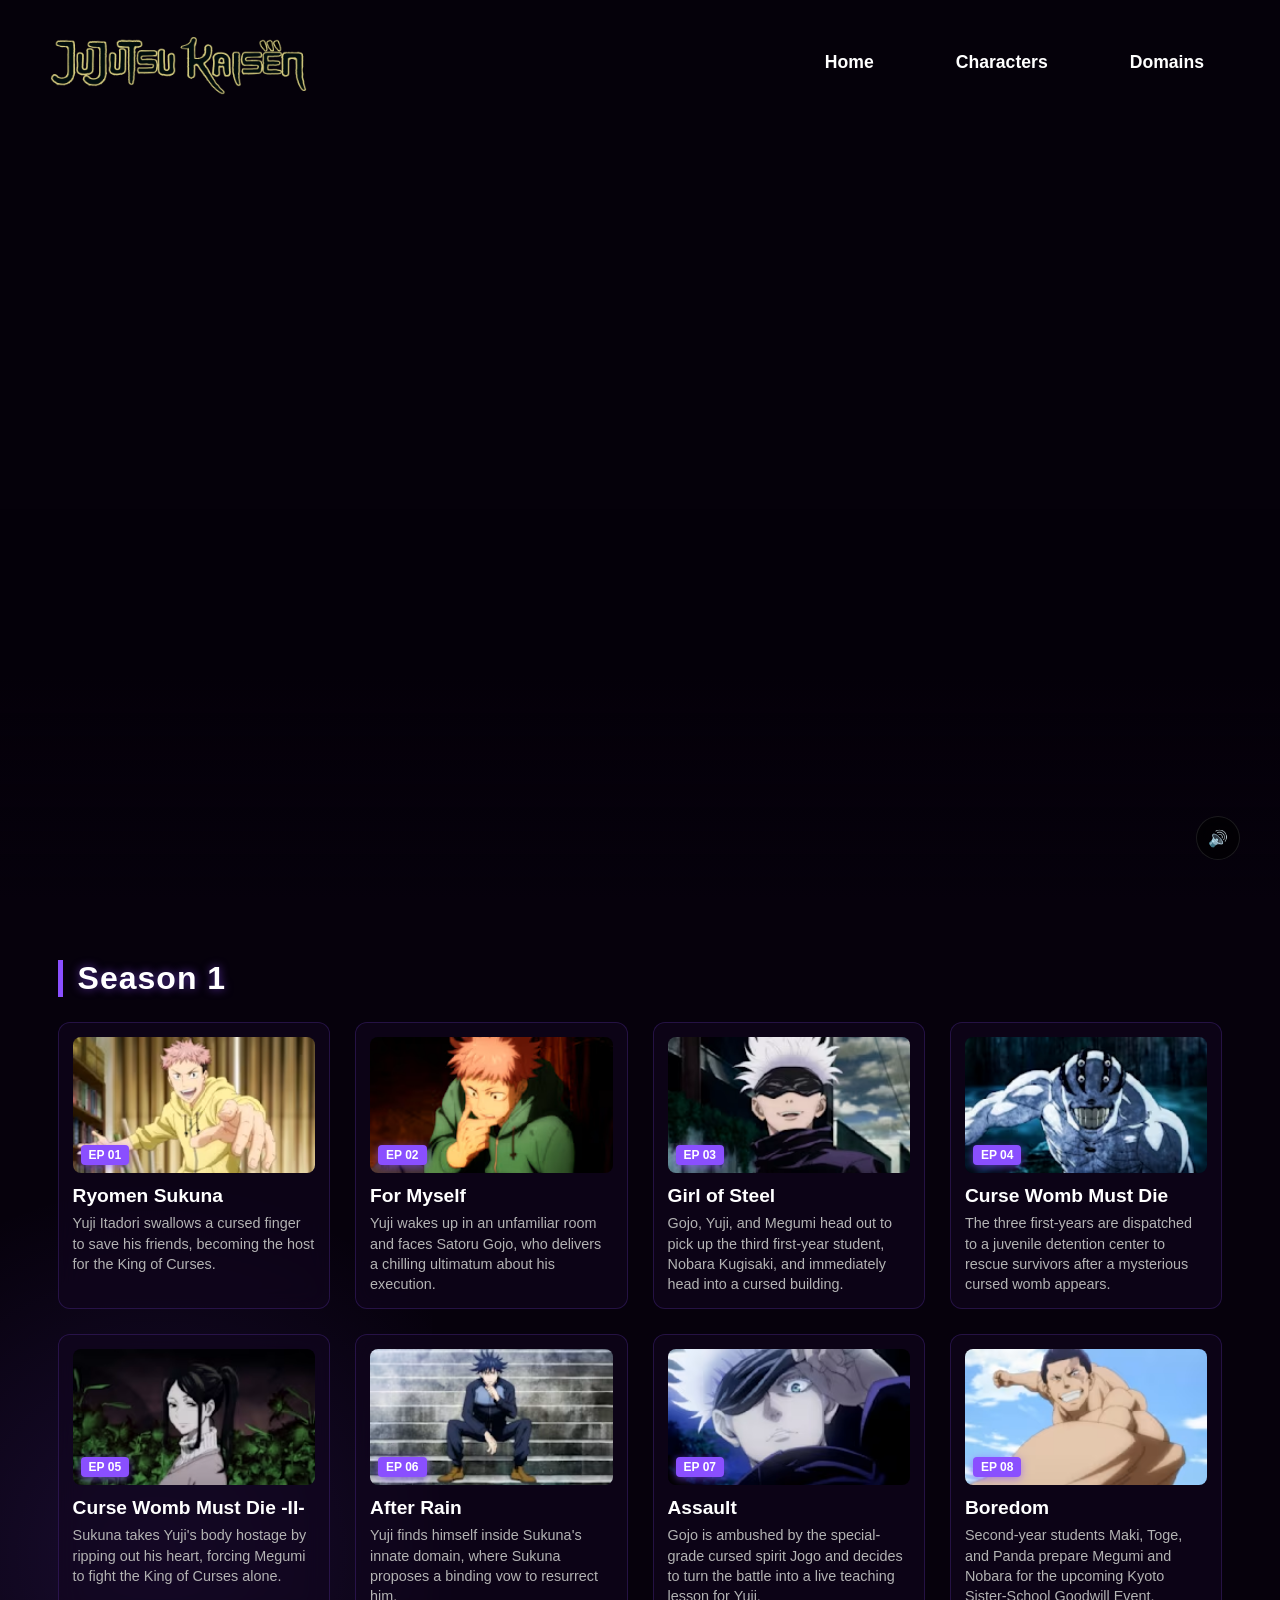
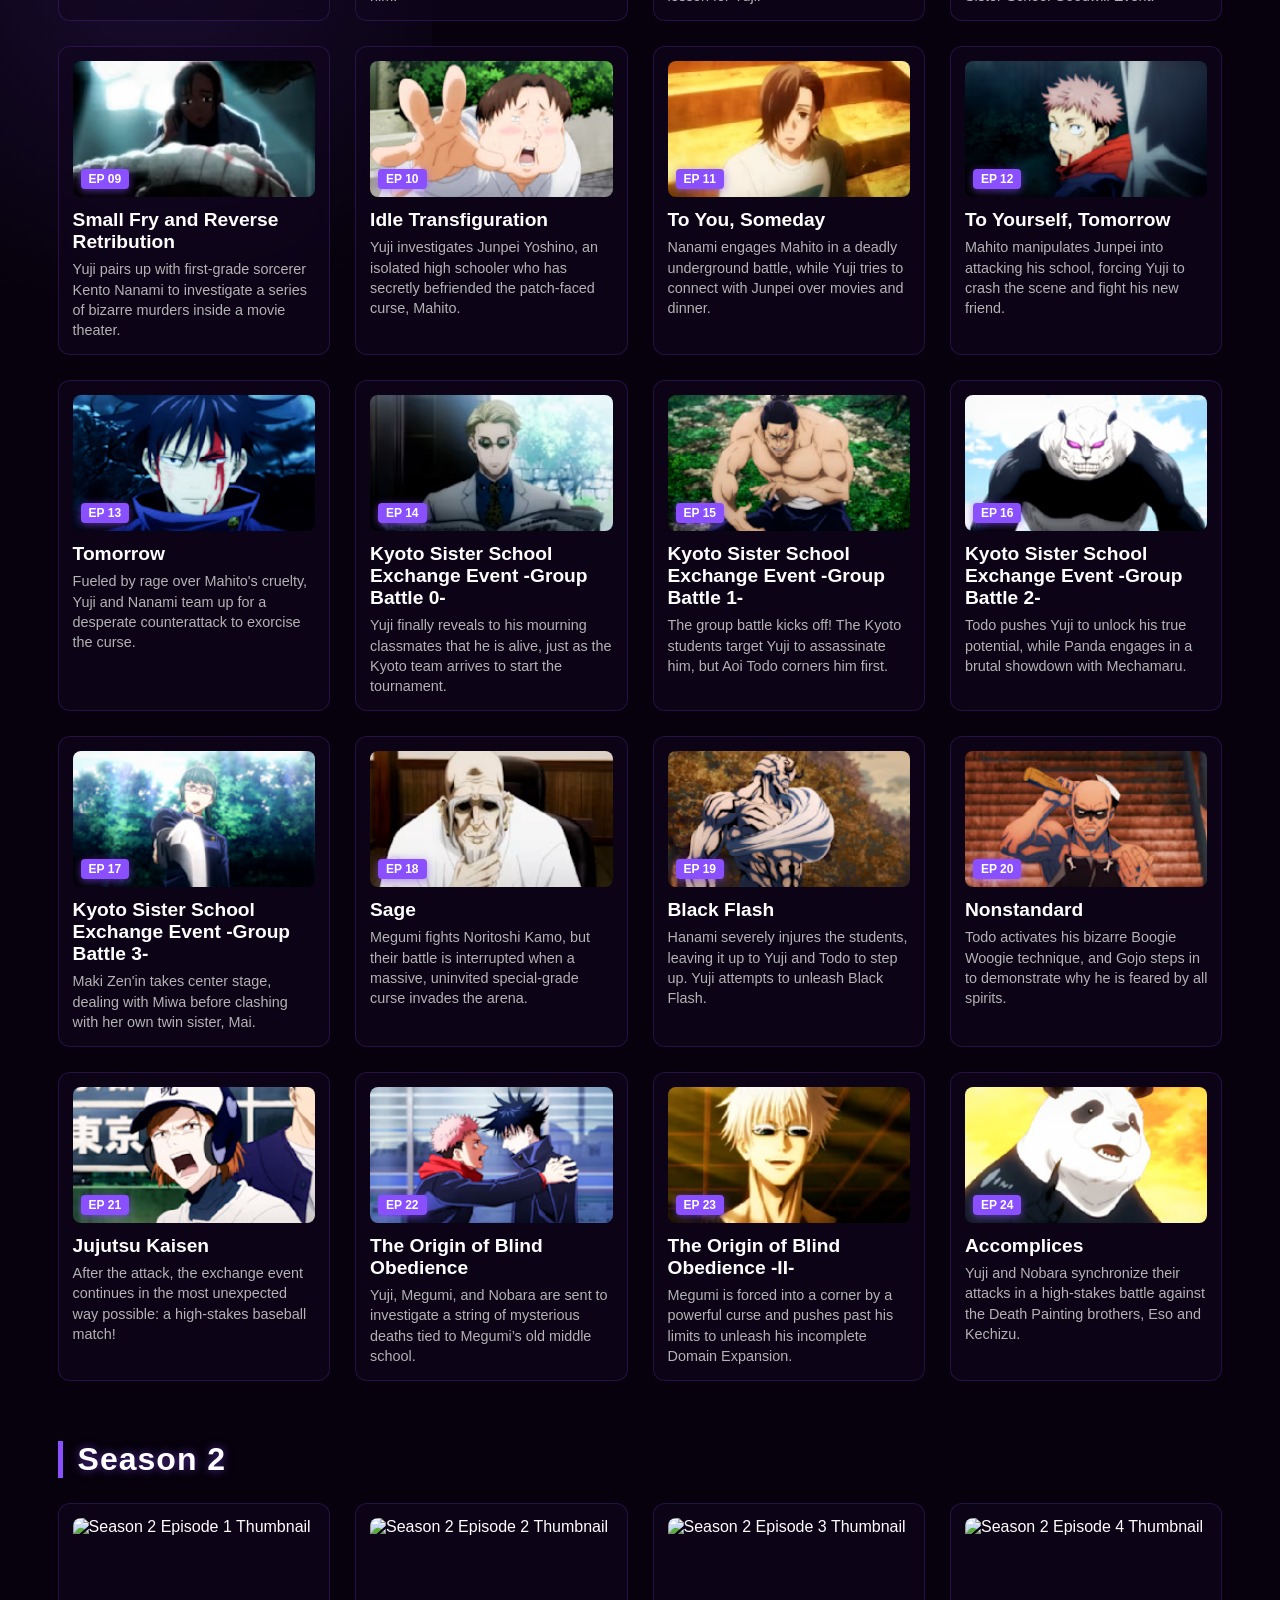
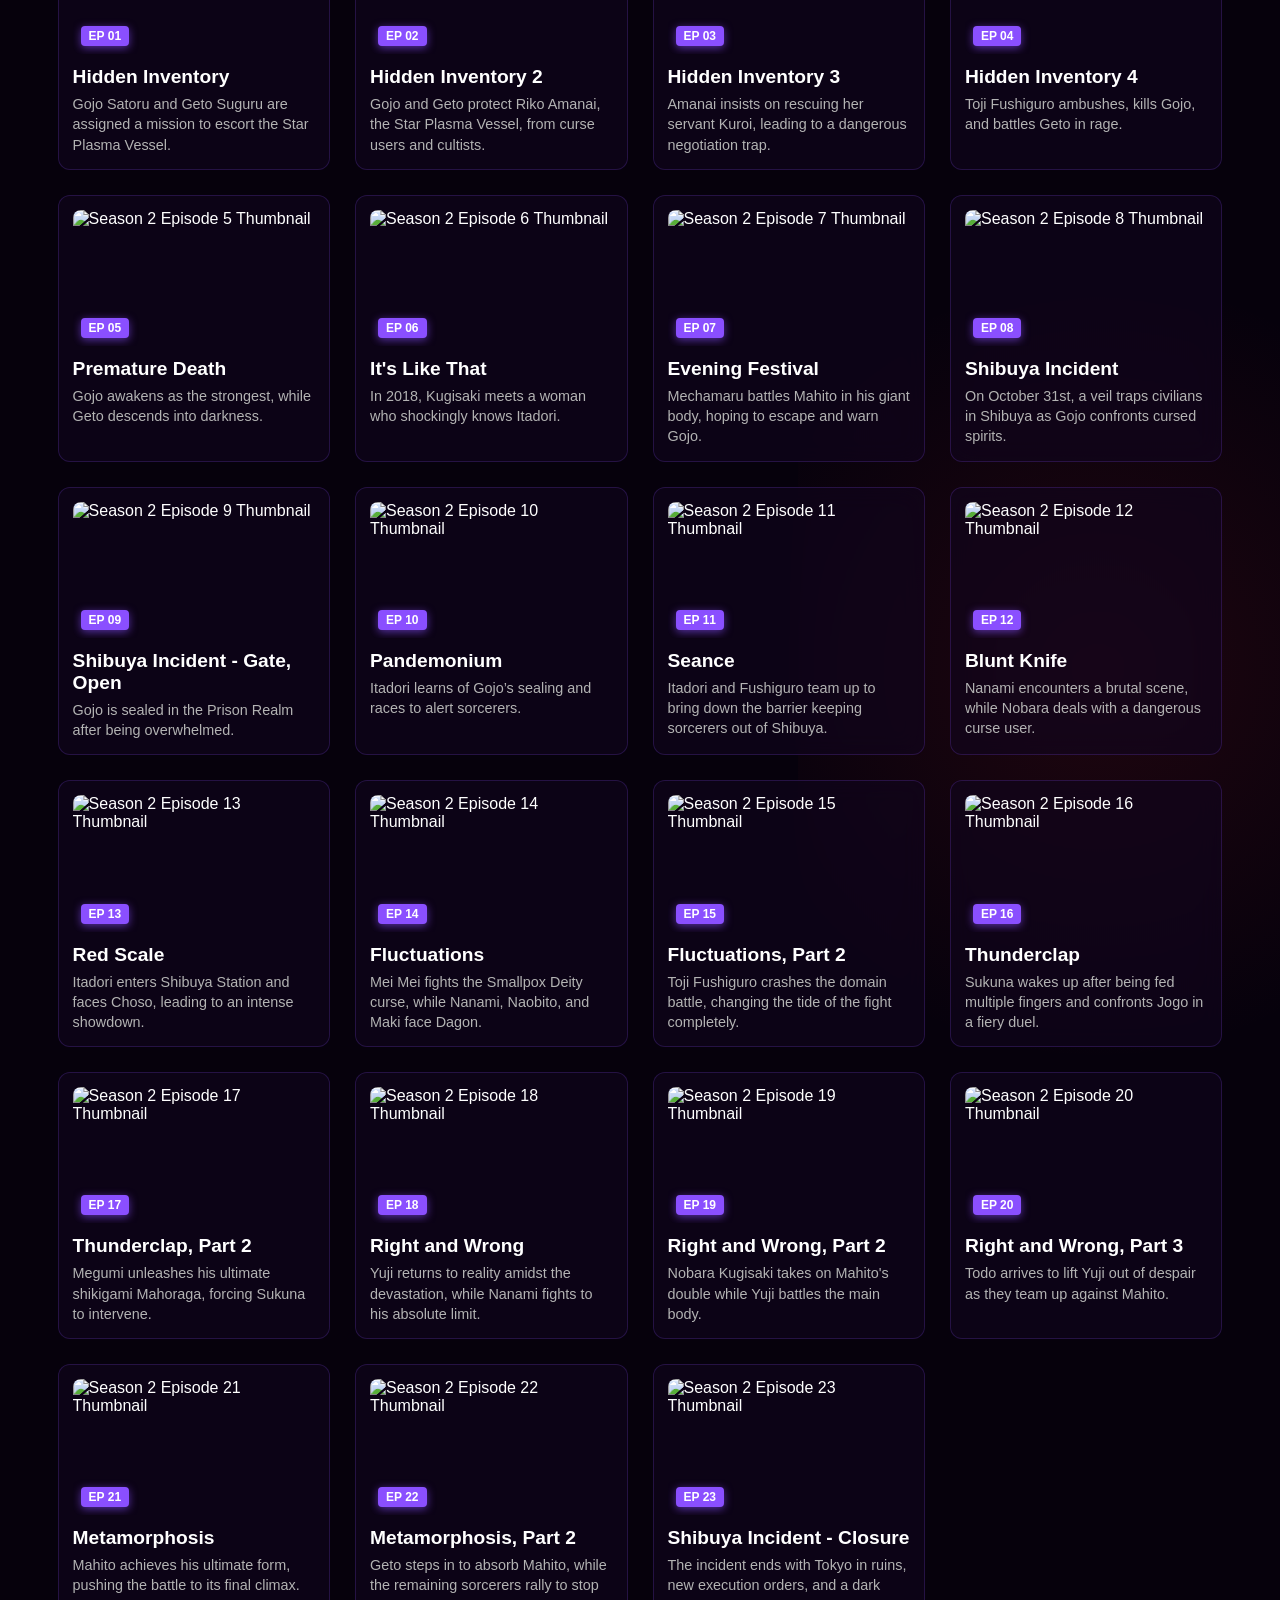
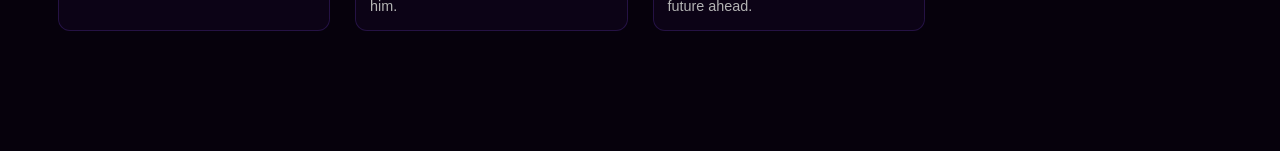
==== commit a19687a1: "feat: expand characters and domain expansion feature - Add Nanami, Todo, Maki, Mahito, Jogo, Hanami " ====
--- a/index.html
+++ b/index.html
@@ -13,7 +13,7 @@
         <nav class="button-container">
             <a href="jjk.html" class="nav-btn">Home</a>
             <a href="characters.html" class="nav-btn">Characters</a>
-            <a href="#" class="nav-btn">Domains</a>
+            <a href="domain.html" class="nav-btn">Domains</a>
         </nav>
     </header>
 
--- a/css/style.css
+++ b/css/style.css
@@ -149,7 +149,7 @@
     padding: 60px 2vw;       
     position: relative;
     z-index: 10;
-    background-color: transparent; /* Allows JJK theme grid patterns to bleed through nicely */
+    background-color: transparent; 
 }
 
 .season-section {
@@ -248,9 +248,9 @@
     }
 }
 
-/* --- NEW: IMMERSIVE JUJUTSU KAISEN THEME BACKGROUND ELEMENTS --- */
-
-/* 1. Left Side Ambient Glow (Gojo's Infinite Void / Hollow Purple) */
+/* --- IMMERSIVE JUJUTSU KAISEN AMBIENT AURAS --- */
+
+/* 1. Left Side Ambient Glow */
 .aura-left {
     position: absolute; 
     top: 5%;
@@ -262,7 +262,7 @@
     z-index: -1;          
 }
 
-/* 2. Right Side Ambient Glow (Sukuna's Malevolent Shrine / Blood Cursed Crimson) */
+/* 2. Right Side Ambient Glow */
 .aura-right {
     position: absolute; 
     bottom: 15%;
@@ -272,23 +272,4 @@
     background: radial-gradient(circle, rgba(214, 40, 40, 0.12) 0%, rgba(0, 0, 0, 0) 70%);
     pointer-events: none;
     z-index: -1;
-}
-
-/* 3. NEW: Jujutsu Sorcery Barrier Grid Theme (Replaces the boring flat square theme) */
-.domain-grid-bg {
-    position: absolute; 
-    top: 0;             
-    left: 0;
-    width: 100%;
-    height: 100%;       
-    /* Complex cross-layered sharp interlocking barrier aesthetic lines */
-    background: 
-        linear-gradient(90deg, rgba(138, 79, 255, 0.05) 1px, transparent 1px) 0 0,
-        linear-gradient(0deg, rgba(138, 79, 255, 0.05) 1px, transparent 1px) 0 0,
-        radial-gradient(rgba(214, 40, 40, 0.03) 15%, transparent 16%) 0 0,
-        radial-gradient(rgba(138, 79, 255, 0.03) 15%, transparent 16%) 8px 8px;
-    background-size: 64px 64px, 64px 64px, 16px 16px, 16px 16px;
-    pointer-events: none;
-    z-index: -2;
-    opacity: 0.85;
 }
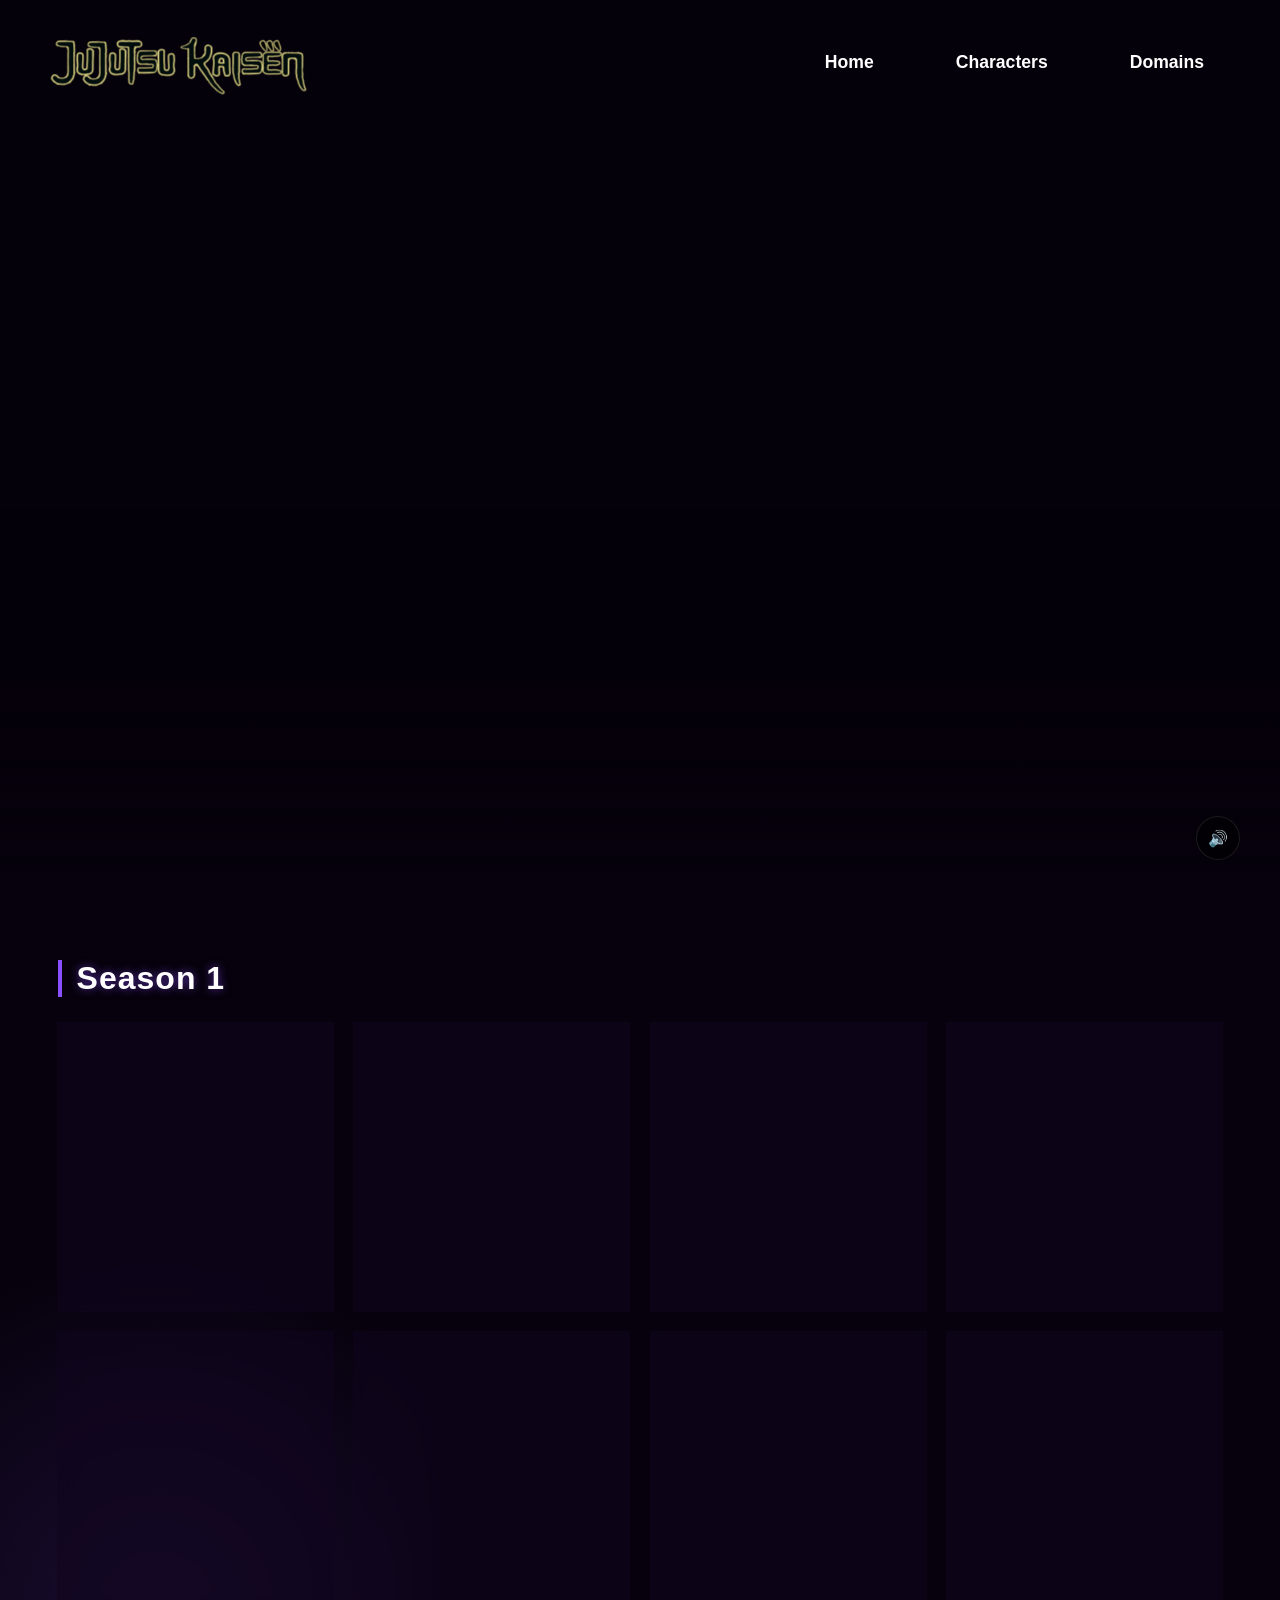
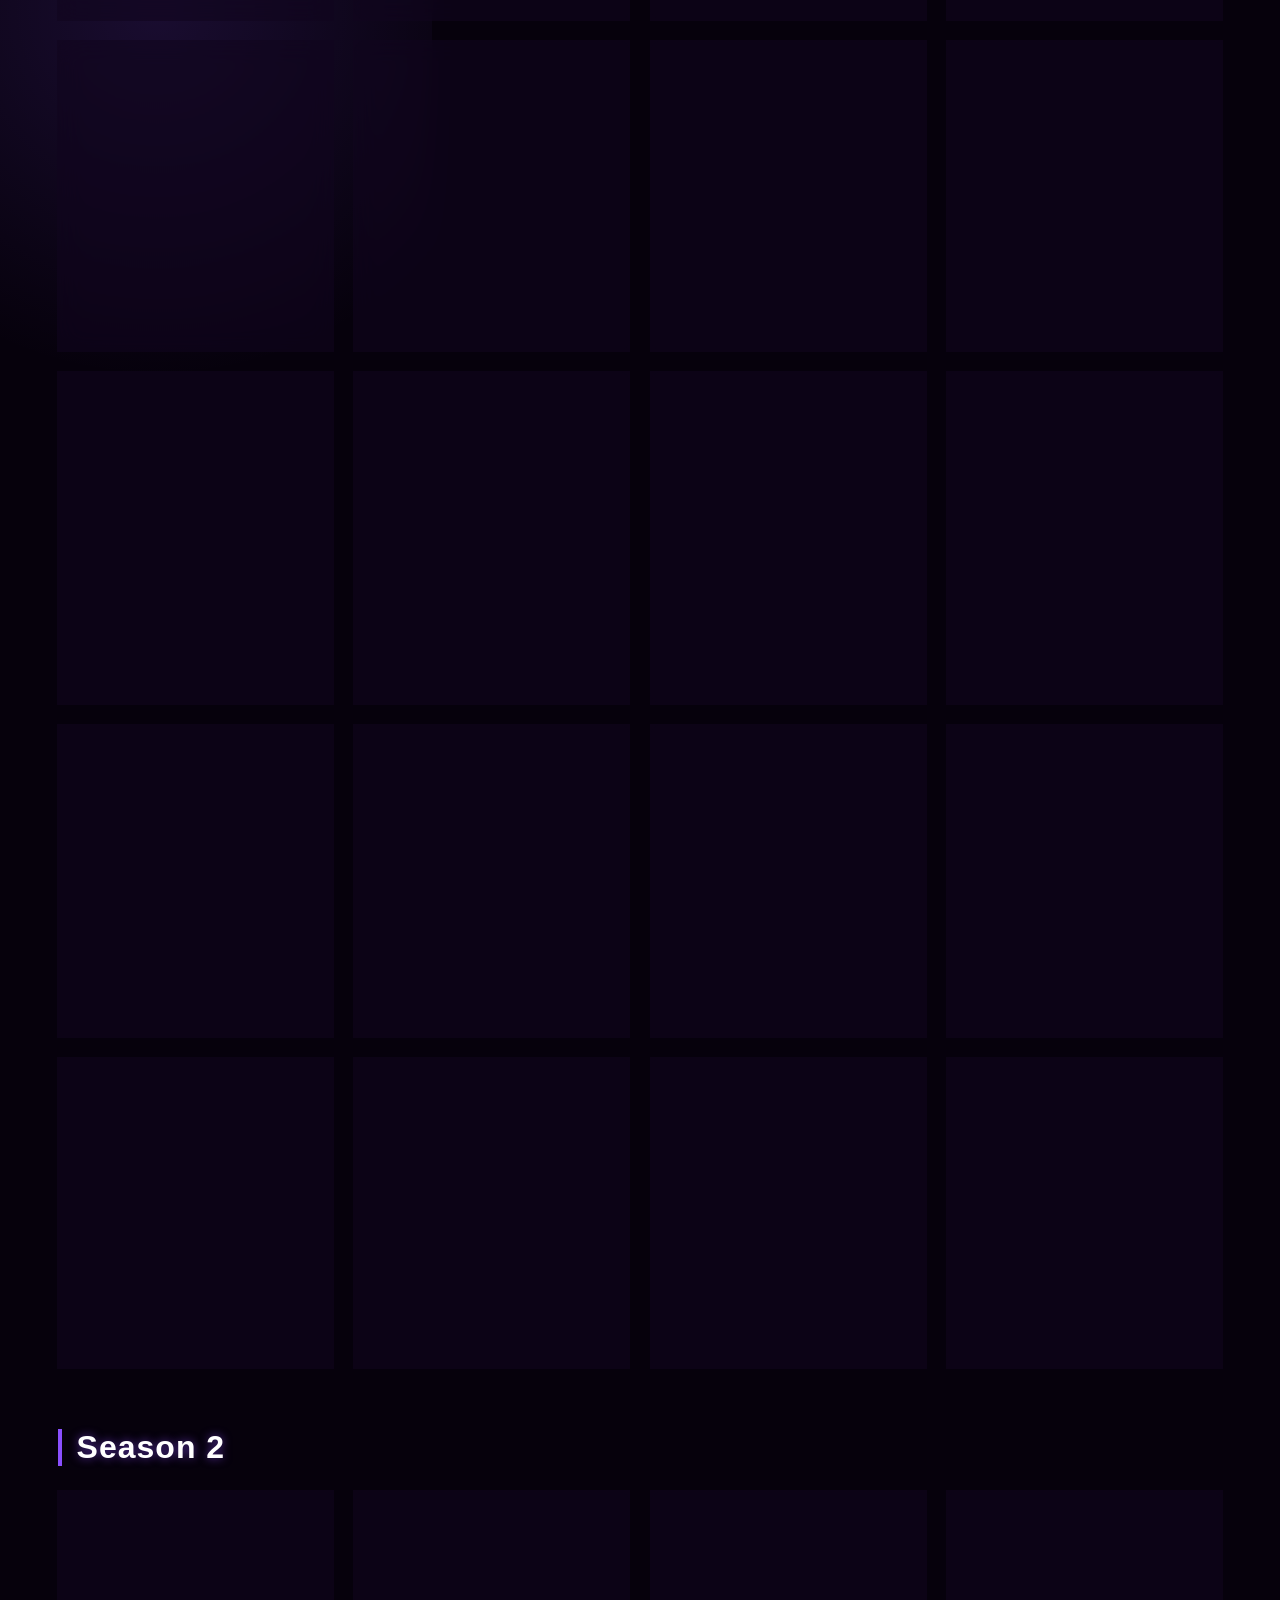
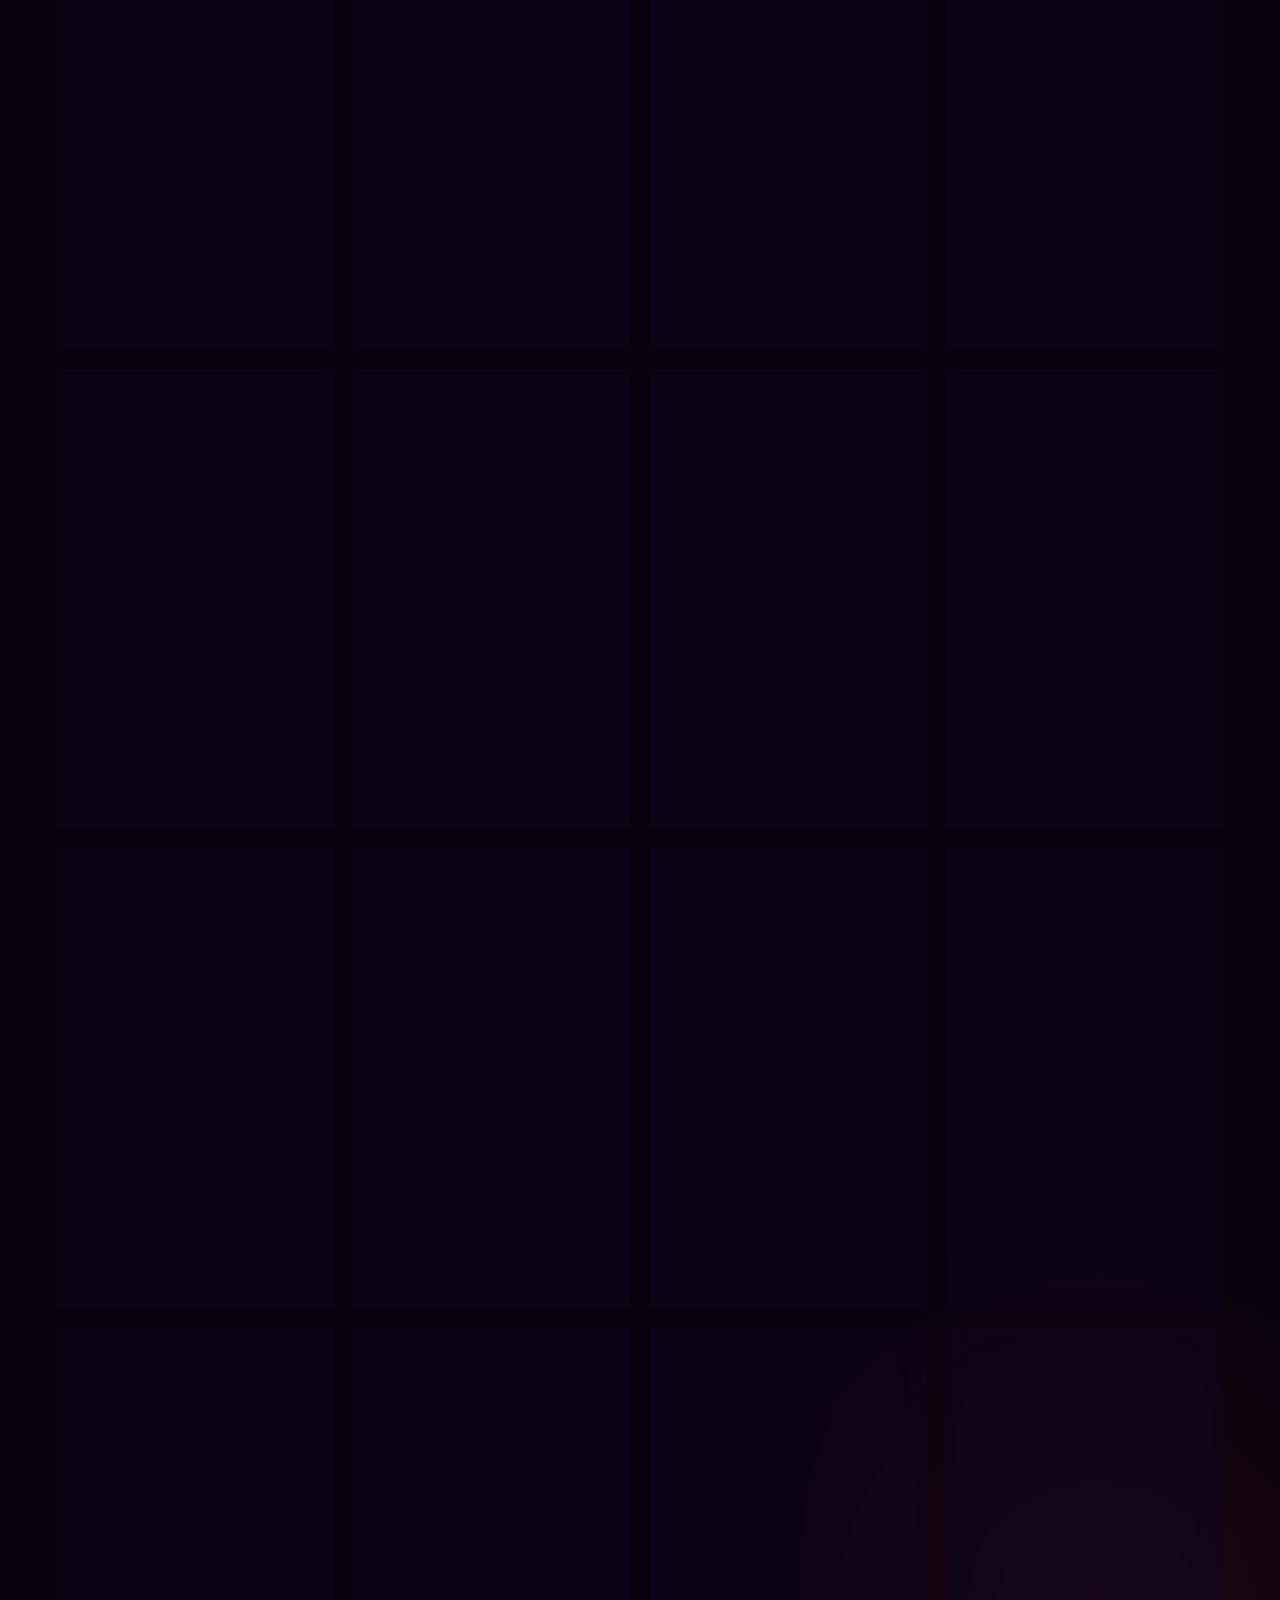
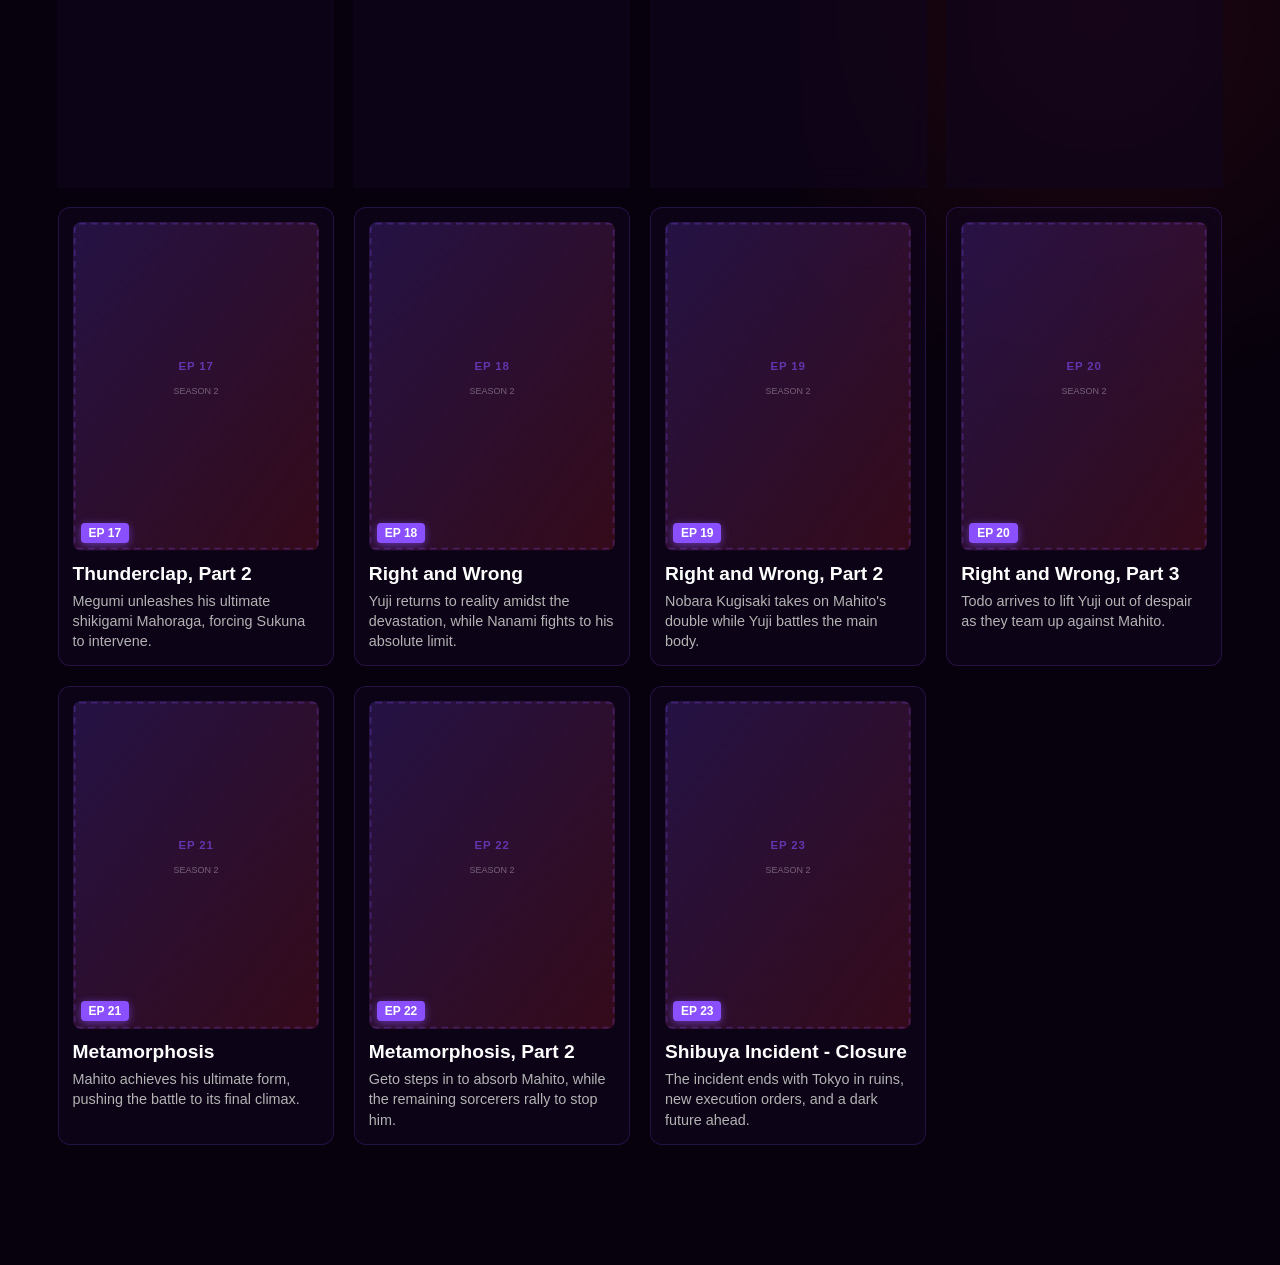
==== commit 3a76a47c: "feat: implement theme refinement, SVG placeholder system, and expand character roster" ====
--- a/index.html
+++ b/index.html
@@ -11,7 +11,7 @@
     <header class="navbar">
         <img src="assets/jjklogo.png" alt="jjklogo" class="nav-logo">
         <nav class="button-container">
-            <a href="jjk.html" class="nav-btn">Home</a>
+            <a href="index.html" class="nav-btn">Home</a>
             <a href="characters.html" class="nav-btn">Characters</a>
             <a href="domain.html" class="nav-btn">Domains</a>
         </nav>
@@ -357,7 +357,18 @@
                 <div class="episode-card">
                     <a href="https://www.hotstar.com/in/shows/jujutsu-kaisen/1271461634/hidden-inventory-1/1271461742/watch" class="card-link">
                         <div class="episode-thumbnail">
-                            <img src="assets/ep1-s2.png" alt="Season 2 Episode 1 Thumbnail">
+                            <svg class="placeholder-svg" viewBox="0 0 300 400" xmlns="http://www.w3.org/2000/svg" role="img" aria-label="Episode 01 Season 2">
+  <defs>
+    <linearGradient id="placeholderGrad" x1="0%" y1="0%" x2="100%" y2="100%">
+      <stop offset="0%" style="stop-color:#8a4fff;stop-opacity:0.2" />
+      <stop offset="100%" style="stop-color:#d62828;stop-opacity:0.2" />
+    </linearGradient>
+  </defs>
+  <rect width="300" height="400" fill="url(#placeholderGrad)" rx="8"/>
+  <rect x="2" y="2" width="296" height="396" fill="none" stroke="#8a4fff" stroke-opacity="0.25" stroke-width="2" stroke-dasharray="8,6" rx="6"/>
+  <text x="150" y="180" text-anchor="middle" font-family="Segoe UI, sans-serif" font-size="14" font-weight="700" fill="#8a4fff" fill-opacity="0.6" text-transform="uppercase" letter-spacing="1">EP 01</text>
+  <text x="150" y="210" text-anchor="middle" font-family="Segoe UI, sans-serif" font-size="11" fill="#fff" fill-opacity="0.35">SEASON 2</text>
+</svg>
                             <span class="ep-number">EP 01</span>
                         </div>
                         <div class="episode-info">
@@ -370,7 +381,18 @@
                 <div class="episode-card">
                     <a href="https://www.hotstar.com/in/shows/jujutsu-kaisen/1271461634/hidden-inventory-2/1271461744/watch" class="card-link">
                         <div class="episode-thumbnail">
-                            <img src="assets/ep2-s2.png" alt="Season 2 Episode 2 Thumbnail">
+                            <svg class="placeholder-svg" viewBox="0 0 300 400" xmlns="http://www.w3.org/2000/svg" role="img" aria-label="Episode 02 Season 2">
+  <defs>
+    <linearGradient id="placeholderGrad" x1="0%" y1="0%" x2="100%" y2="100%">
+      <stop offset="0%" style="stop-color:#8a4fff;stop-opacity:0.2" />
+      <stop offset="100%" style="stop-color:#d62828;stop-opacity:0.2" />
+    </linearGradient>
+  </defs>
+  <rect width="300" height="400" fill="url(#placeholderGrad)" rx="8"/>
+  <rect x="2" y="2" width="296" height="396" fill="none" stroke="#8a4fff" stroke-opacity="0.25" stroke-width="2" stroke-dasharray="8,6" rx="6"/>
+  <text x="150" y="180" text-anchor="middle" font-family="Segoe UI, sans-serif" font-size="14" font-weight="700" fill="#8a4fff" fill-opacity="0.6" text-transform="uppercase" letter-spacing="1">EP 02</text>
+  <text x="150" y="210" text-anchor="middle" font-family="Segoe UI, sans-serif" font-size="11" fill="#fff" fill-opacity="0.35">SEASON 2</text>
+</svg>
                             <span class="ep-number">EP 02</span>
                         </div>
                         <div class="episode-info">
@@ -383,7 +405,18 @@
                 <div class="episode-card">
                     <a href="https://www.hotstar.com/in/shows/jujutsu-kaisen/1271461634/hidden-inventory-3/1271461745/watch" class="card-link">
                         <div class="episode-thumbnail">
-                            <img src="assets/ep3-s2.png" alt="Season 2 Episode 3 Thumbnail">
+                            <svg class="placeholder-svg" viewBox="0 0 300 400" xmlns="http://www.w3.org/2000/svg" role="img" aria-label="Episode 03 Season 2">
+  <defs>
+    <linearGradient id="placeholderGrad" x1="0%" y1="0%" x2="100%" y2="100%">
+      <stop offset="0%" style="stop-color:#8a4fff;stop-opacity:0.2" />
+      <stop offset="100%" style="stop-color:#d62828;stop-opacity:0.2" />
+    </linearGradient>
+  </defs>
+  <rect width="300" height="400" fill="url(#placeholderGrad)" rx="8"/>
+  <rect x="2" y="2" width="296" height="396" fill="none" stroke="#8a4fff" stroke-opacity="0.25" stroke-width="2" stroke-dasharray="8,6" rx="6"/>
+  <text x="150" y="180" text-anchor="middle" font-family="Segoe UI, sans-serif" font-size="14" font-weight="700" fill="#8a4fff" fill-opacity="0.6" text-transform="uppercase" letter-spacing="1">EP 03</text>
+  <text x="150" y="210" text-anchor="middle" font-family="Segoe UI, sans-serif" font-size="11" fill="#fff" fill-opacity="0.35">SEASON 2</text>
+</svg>
                             <span class="ep-number">EP 03</span>
                         </div>
                         <div class="episode-info">
@@ -396,7 +429,18 @@
                 <div class="episode-card">
                     <a href="https://www.hotstar.com/in/shows/jujutsu-kaisen/1271461634/hidden-inventory-4/1271461746/watch" class="card-link">
                         <div class="episode-thumbnail">
-                            <img src="assets/ep4-s2.png" alt="Season 2 Episode 4 Thumbnail">
+                            <svg class="placeholder-svg" viewBox="0 0 300 400" xmlns="http://www.w3.org/2000/svg" role="img" aria-label="Episode 04 Season 2">
+  <defs>
+    <linearGradient id="placeholderGrad" x1="0%" y1="0%" x2="100%" y2="100%">
+      <stop offset="0%" style="stop-color:#8a4fff;stop-opacity:0.2" />
+      <stop offset="100%" style="stop-color:#d62828;stop-opacity:0.2" />
+    </linearGradient>
+  </defs>
+  <rect width="300" height="400" fill="url(#placeholderGrad)" rx="8"/>
+  <rect x="2" y="2" width="296" height="396" fill="none" stroke="#8a4fff" stroke-opacity="0.25" stroke-width="2" stroke-dasharray="8,6" rx="6"/>
+  <text x="150" y="180" text-anchor="middle" font-family="Segoe UI, sans-serif" font-size="14" font-weight="700" fill="#8a4fff" fill-opacity="0.6" text-transform="uppercase" letter-spacing="1">EP 04</text>
+  <text x="150" y="210" text-anchor="middle" font-family="Segoe UI, sans-serif" font-size="11" fill="#fff" fill-opacity="0.35">SEASON 2</text>
+</svg>
                             <span class="ep-number">EP 04</span>
                         </div>
                         <div class="episode-info">
@@ -409,7 +453,18 @@
                 <div class="episode-card">
                     <a href="https://www.hotstar.com/in/shows/jujutsu-kaisen/1271461634/premature-death/1271461748/watch" class="card-link">
                         <div class="episode-thumbnail">
-                            <img src="assets/ep5-s2.png" alt="Season 2 Episode 5 Thumbnail">
+                            <svg class="placeholder-svg" viewBox="0 0 300 400" xmlns="http://www.w3.org/2000/svg" role="img" aria-label="Episode 05 Season 2">
+  <defs>
+    <linearGradient id="placeholderGrad" x1="0%" y1="0%" x2="100%" y2="100%">
+      <stop offset="0%" style="stop-color:#8a4fff;stop-opacity:0.2" />
+      <stop offset="100%" style="stop-color:#d62828;stop-opacity:0.2" />
+    </linearGradient>
+  </defs>
+  <rect width="300" height="400" fill="url(#placeholderGrad)" rx="8"/>
+  <rect x="2" y="2" width="296" height="396" fill="none" stroke="#8a4fff" stroke-opacity="0.25" stroke-width="2" stroke-dasharray="8,6" rx="6"/>
+  <text x="150" y="180" text-anchor="middle" font-family="Segoe UI, sans-serif" font-size="14" font-weight="700" fill="#8a4fff" fill-opacity="0.6" text-transform="uppercase" letter-spacing="1">EP 05</text>
+  <text x="150" y="210" text-anchor="middle" font-family="Segoe UI, sans-serif" font-size="11" fill="#fff" fill-opacity="0.35">SEASON 2</text>
+</svg>
                             <span class="ep-number">EP 05</span>
                         </div>
                         <div class="episode-info">
@@ -420,9 +475,20 @@
                 </div>
 
                 <div class="episode-card">
-                    <a href="https://www.hotstar.com/in/shows/jujutsu-kaisen/1271461634/premature-death/1271461748/watch" class="card-link">
-                        <div class="episode-thumbnail">
-                            <img src="assets/ep6-s2.png" alt="Season 2 Episode 6 Thumbnail">
+                    <a href="https://www.hotstar.com/in/shows/jujutsu-kaisen/1271461634/its-like-that/1271461755/watch" class="card-link">
+                        <div class="episode-thumbnail">
+                            <svg class="placeholder-svg" viewBox="0 0 300 400" xmlns="http://www.w3.org/2000/svg" role="img" aria-label="Episode 06 Season 2">
+  <defs>
+    <linearGradient id="placeholderGrad" x1="0%" y1="0%" x2="100%" y2="100%">
+      <stop offset="0%" style="stop-color:#8a4fff;stop-opacity:0.2" />
+      <stop offset="100%" style="stop-color:#d62828;stop-opacity:0.2" />
+    </linearGradient>
+  </defs>
+  <rect width="300" height="400" fill="url(#placeholderGrad)" rx="8"/>
+  <rect x="2" y="2" width="296" height="396" fill="none" stroke="#8a4fff" stroke-opacity="0.25" stroke-width="2" stroke-dasharray="8,6" rx="6"/>
+  <text x="150" y="180" text-anchor="middle" font-family="Segoe UI, sans-serif" font-size="14" font-weight="700" fill="#8a4fff" fill-opacity="0.6" text-transform="uppercase" letter-spacing="1">EP 06</text>
+  <text x="150" y="210" text-anchor="middle" font-family="Segoe UI, sans-serif" font-size="11" fill="#fff" fill-opacity="0.35">SEASON 2</text>
+</svg>
                             <span class="ep-number">EP 06</span>
                         </div>
                         <div class="episode-info">
@@ -435,7 +501,18 @@
                 <div class="episode-card">
                     <a href="https://www.hotstar.com/in/shows/jujutsu-kaisen/1271461634/evening-festival/1271461756/watch" class="card-link">
                         <div class="episode-thumbnail">
-                            <img src="assets/ep7-s2.png" alt="Season 2 Episode 7 Thumbnail">
+                            <svg class="placeholder-svg" viewBox="0 0 300 400" xmlns="http://www.w3.org/2000/svg" role="img" aria-label="Episode 07 Season 2">
+  <defs>
+    <linearGradient id="placeholderGrad" x1="0%" y1="0%" x2="100%" y2="100%">
+      <stop offset="0%" style="stop-color:#8a4fff;stop-opacity:0.2" />
+      <stop offset="100%" style="stop-color:#d62828;stop-opacity:0.2" />
+    </linearGradient>
+  </defs>
+  <rect width="300" height="400" fill="url(#placeholderGrad)" rx="8"/>
+  <rect x="2" y="2" width="296" height="396" fill="none" stroke="#8a4fff" stroke-opacity="0.25" stroke-width="2" stroke-dasharray="8,6" rx="6"/>
+  <text x="150" y="180" text-anchor="middle" font-family="Segoe UI, sans-serif" font-size="14" font-weight="700" fill="#8a4fff" fill-opacity="0.6" text-transform="uppercase" letter-spacing="1">EP 07</text>
+  <text x="150" y="210" text-anchor="middle" font-family="Segoe UI, sans-serif" font-size="11" fill="#fff" fill-opacity="0.35">SEASON 2</text>
+</svg>
                             <span class="ep-number">EP 07</span>
                         </div>
                         <div class="episode-info">
@@ -448,7 +525,18 @@
                 <div class="episode-card">
                     <a href="https://www.hotstar.com/in/shows/jujutsu-kaisen/1271461634/shibuya-incident/1271461757/watch" class="card-link">
                         <div class="episode-thumbnail">
-                            <img src="assets/ep8-s2.png" alt="Season 2 Episode 8 Thumbnail">
+                            <svg class="placeholder-svg" viewBox="0 0 300 400" xmlns="http://www.w3.org/2000/svg" role="img" aria-label="Episode 08 Season 2">
+  <defs>
+    <linearGradient id="placeholderGrad" x1="0%" y1="0%" x2="100%" y2="100%">
+      <stop offset="0%" style="stop-color:#8a4fff;stop-opacity:0.2" />
+      <stop offset="100%" style="stop-color:#d62828;stop-opacity:0.2" />
+    </linearGradient>
+  </defs>
+  <rect width="300" height="400" fill="url(#placeholderGrad)" rx="8"/>
+  <rect x="2" y="2" width="296" height="396" fill="none" stroke="#8a4fff" stroke-opacity="0.25" stroke-width="2" stroke-dasharray="8,6" rx="6"/>
+  <text x="150" y="180" text-anchor="middle" font-family="Segoe UI, sans-serif" font-size="14" font-weight="700" fill="#8a4fff" fill-opacity="0.6" text-transform="uppercase" letter-spacing="1">EP 08</text>
+  <text x="150" y="210" text-anchor="middle" font-family="Segoe UI, sans-serif" font-size="11" fill="#fff" fill-opacity="0.35">SEASON 2</text>
+</svg>
                             <span class="ep-number">EP 08</span>
                         </div>
                         <div class="episode-info">
@@ -461,7 +549,18 @@
                 <div class="episode-card">
                     <a href="https://www.hotstar.com/in/shows/jujutsu-kaisen/1271461634/shibuya-incident-gate-open/1271461758/watch" class="card-link">
                         <div class="episode-thumbnail">
-                            <img src="assets/ep9-s2.png" alt="Season 2 Episode 9 Thumbnail">
+                            <svg class="placeholder-svg" viewBox="0 0 300 400" xmlns="http://www.w3.org/2000/svg" role="img" aria-label="Episode 09 Season 2">
+  <defs>
+    <linearGradient id="placeholderGrad" x1="0%" y1="0%" x2="100%" y2="100%">
+      <stop offset="0%" style="stop-color:#8a4fff;stop-opacity:0.2" />
+      <stop offset="100%" style="stop-color:#d62828;stop-opacity:0.2" />
+    </linearGradient>
+  </defs>
+  <rect width="300" height="400" fill="url(#placeholderGrad)" rx="8"/>
+  <rect x="2" y="2" width="296" height="396" fill="none" stroke="#8a4fff" stroke-opacity="0.25" stroke-width="2" stroke-dasharray="8,6" rx="6"/>
+  <text x="150" y="180" text-anchor="middle" font-family="Segoe UI, sans-serif" font-size="14" font-weight="700" fill="#8a4fff" fill-opacity="0.6" text-transform="uppercase" letter-spacing="1">EP 09</text>
+  <text x="150" y="210" text-anchor="middle" font-family="Segoe UI, sans-serif" font-size="11" fill="#fff" fill-opacity="0.35">SEASON 2</text>
+</svg>
                             <span class="ep-number">EP 09</span>
                         </div>
                         <div class="episode-info">
@@ -474,7 +573,18 @@
                 <div class="episode-card">
                     <a href="https://www.hotstar.com/in/shows/jujutsu-kaisen/1271461634/pandemonium/1271461759/watch" class="card-link">
                         <div class="episode-thumbnail">
-                            <img src="assets/ep10-s2.png" alt="Season 2 Episode 10 Thumbnail">
+                            <svg class="placeholder-svg" viewBox="0 0 300 400" xmlns="http://www.w3.org/2000/svg" role="img" aria-label="Episode 10 Season 2">
+  <defs>
+    <linearGradient id="placeholderGrad" x1="0%" y1="0%" x2="100%" y2="100%">
+      <stop offset="0%" style="stop-color:#8a4fff;stop-opacity:0.2" />
+      <stop offset="100%" style="stop-color:#d62828;stop-opacity:0.2" />
+    </linearGradient>
+  </defs>
+  <rect width="300" height="400" fill="url(#placeholderGrad)" rx="8"/>
+  <rect x="2" y="2" width="296" height="396" fill="none" stroke="#8a4fff" stroke-opacity="0.25" stroke-width="2" stroke-dasharray="8,6" rx="6"/>
+  <text x="150" y="180" text-anchor="middle" font-family="Segoe UI, sans-serif" font-size="14" font-weight="700" fill="#8a4fff" fill-opacity="0.6" text-transform="uppercase" letter-spacing="1">EP 10</text>
+  <text x="150" y="210" text-anchor="middle" font-family="Segoe UI, sans-serif" font-size="11" fill="#fff" fill-opacity="0.35">SEASON 2</text>
+</svg>
                             <span class="ep-number">EP 10</span>
                         </div>
                         <div class="episode-info">
@@ -487,7 +597,18 @@
                 <div class="episode-card">
                     <a href="https://www.hotstar.com/in/shows/jujutsu-kaisen/1271461634/seance/1271461761/watch" class="card-link">
                         <div class="episode-thumbnail">
-                            <img src="assets/ep11-s2.png" alt="Season 2 Episode 11 Thumbnail">
+                            <svg class="placeholder-svg" viewBox="0 0 300 400" xmlns="http://www.w3.org/2000/svg" role="img" aria-label="Episode 11 Season 2">
+  <defs>
+    <linearGradient id="placeholderGrad" x1="0%" y1="0%" x2="100%" y2="100%">
+      <stop offset="0%" style="stop-color:#8a4fff;stop-opacity:0.2" />
+      <stop offset="100%" style="stop-color:#d62828;stop-opacity:0.2" />
+    </linearGradient>
+  </defs>
+  <rect width="300" height="400" fill="url(#placeholderGrad)" rx="8"/>
+  <rect x="2" y="2" width="296" height="396" fill="none" stroke="#8a4fff" stroke-opacity="0.25" stroke-width="2" stroke-dasharray="8,6" rx="6"/>
+  <text x="150" y="180" text-anchor="middle" font-family="Segoe UI, sans-serif" font-size="14" font-weight="700" fill="#8a4fff" fill-opacity="0.6" text-transform="uppercase" letter-spacing="1">EP 11</text>
+  <text x="150" y="210" text-anchor="middle" font-family="Segoe UI, sans-serif" font-size="11" fill="#fff" fill-opacity="0.35">SEASON 2</text>
+</svg>
                             <span class="ep-number">EP 11</span>
                         </div>
                         <div class="episode-info">
@@ -500,7 +621,18 @@
                 <div class="episode-card">
                     <a href="https://www.hotstar.com/in/shows/jujutsu-kaisen/1271461634/dull-knife/1271461762/watch" class="card-link">
                         <div class="episode-thumbnail">
-                            <img src="assets/ep12-s2.png" alt="Season 2 Episode 12 Thumbnail">
+                            <svg class="placeholder-svg" viewBox="0 0 300 400" xmlns="http://www.w3.org/2000/svg" role="img" aria-label="Episode 12 Season 2">
+  <defs>
+    <linearGradient id="placeholderGrad" x1="0%" y1="0%" x2="100%" y2="100%">
+      <stop offset="0%" style="stop-color:#8a4fff;stop-opacity:0.2" />
+      <stop offset="100%" style="stop-color:#d62828;stop-opacity:0.2" />
+    </linearGradient>
+  </defs>
+  <rect width="300" height="400" fill="url(#placeholderGrad)" rx="8"/>
+  <rect x="2" y="2" width="296" height="396" fill="none" stroke="#8a4fff" stroke-opacity="0.25" stroke-width="2" stroke-dasharray="8,6" rx="6"/>
+  <text x="150" y="180" text-anchor="middle" font-family="Segoe UI, sans-serif" font-size="14" font-weight="700" fill="#8a4fff" fill-opacity="0.6" text-transform="uppercase" letter-spacing="1">EP 12</text>
+  <text x="150" y="210" text-anchor="middle" font-family="Segoe UI, sans-serif" font-size="11" fill="#fff" fill-opacity="0.35">SEASON 2</text>
+</svg>
                             <span class="ep-number">EP 12</span>
                         </div>
                         <div class="episode-info">
@@ -513,7 +645,18 @@
                 <div class="episode-card">
                     <a href="https://www.hotstar.com/in/shows/jujutsu-kaisen/1271461634/red-scale/1271461764/watch" class="card-link">
                         <div class="episode-thumbnail">
-                            <img src="assets/ep13-s2.png" alt="Season 2 Episode 13 Thumbnail">
+                            <svg class="placeholder-svg" viewBox="0 0 300 400" xmlns="http://www.w3.org/2000/svg" role="img" aria-label="Episode 13 Season 2">
+  <defs>
+    <linearGradient id="placeholderGrad" x1="0%" y1="0%" x2="100%" y2="100%">
+      <stop offset="0%" style="stop-color:#8a4fff;stop-opacity:0.2" />
+      <stop offset="100%" style="stop-color:#d62828;stop-opacity:0.2" />
+    </linearGradient>
+  </defs>
+  <rect width="300" height="400" fill="url(#placeholderGrad)" rx="8"/>
+  <rect x="2" y="2" width="296" height="396" fill="none" stroke="#8a4fff" stroke-opacity="0.25" stroke-width="2" stroke-dasharray="8,6" rx="6"/>
+  <text x="150" y="180" text-anchor="middle" font-family="Segoe UI, sans-serif" font-size="14" font-weight="700" fill="#8a4fff" fill-opacity="0.6" text-transform="uppercase" letter-spacing="1">EP 13</text>
+  <text x="150" y="210" text-anchor="middle" font-family="Segoe UI, sans-serif" font-size="11" fill="#fff" fill-opacity="0.35">SEASON 2</text>
+</svg>
                             <span class="ep-number">EP 13</span>
                         </div>
                         <div class="episode-info">
@@ -526,7 +669,18 @@
                 <div class="episode-card">
                     <a href="https://www.hotstar.com/in/shows/jujutsu-kaisen/1271461634/fluctuations/1271461766/watch" class="card-link">
                         <div class="episode-thumbnail">
-                            <img src="assets/ep14-s2.png" alt="Season 2 Episode 14 Thumbnail">
+                            <svg class="placeholder-svg" viewBox="0 0 300 400" xmlns="http://www.w3.org/2000/svg" role="img" aria-label="Episode 14 Season 2">
+  <defs>
+    <linearGradient id="placeholderGrad" x1="0%" y1="0%" x2="100%" y2="100%">
+      <stop offset="0%" style="stop-color:#8a4fff;stop-opacity:0.2" />
+      <stop offset="100%" style="stop-color:#d62828;stop-opacity:0.2" />
+    </linearGradient>
+  </defs>
+  <rect width="300" height="400" fill="url(#placeholderGrad)" rx="8"/>
+  <rect x="2" y="2" width="296" height="396" fill="none" stroke="#8a4fff" stroke-opacity="0.25" stroke-width="2" stroke-dasharray="8,6" rx="6"/>
+  <text x="150" y="180" text-anchor="middle" font-family="Segoe UI, sans-serif" font-size="14" font-weight="700" fill="#8a4fff" fill-opacity="0.6" text-transform="uppercase" letter-spacing="1">EP 14</text>
+  <text x="150" y="210" text-anchor="middle" font-family="Segoe UI, sans-serif" font-size="11" fill="#fff" fill-opacity="0.35">SEASON 2</text>
+</svg>
                             <span class="ep-number">EP 14</span>
                         </div>
                         <div class="episode-info">
@@ -539,7 +693,18 @@
                 <div class="episode-card">
                     <a href="https://www.hotstar.com/in/shows/jujutsu-kaisen/1271461634/fluctuations-part-2/1271461768/watch" class="card-link">
                         <div class="episode-thumbnail">
-                            <img src="assets/ep15-s2.png" alt="Season 2 Episode 15 Thumbnail">
+                            <svg class="placeholder-svg" viewBox="0 0 300 400" xmlns="http://www.w3.org/2000/svg" role="img" aria-label="Episode 15 Season 2">
+  <defs>
+    <linearGradient id="placeholderGrad" x1="0%" y1="0%" x2="100%" y2="100%">
+      <stop offset="0%" style="stop-color:#8a4fff;stop-opacity:0.2" />
+      <stop offset="100%" style="stop-color:#d62828;stop-opacity:0.2" />
+    </linearGradient>
+  </defs>
+  <rect width="300" height="400" fill="url(#placeholderGrad)" rx="8"/>
+  <rect x="2" y="2" width="296" height="396" fill="none" stroke="#8a4fff" stroke-opacity="0.25" stroke-width="2" stroke-dasharray="8,6" rx="6"/>
+  <text x="150" y="180" text-anchor="middle" font-family="Segoe UI, sans-serif" font-size="14" font-weight="700" fill="#8a4fff" fill-opacity="0.6" text-transform="uppercase" letter-spacing="1">EP 15</text>
+  <text x="150" y="210" text-anchor="middle" font-family="Segoe UI, sans-serif" font-size="11" fill="#fff" fill-opacity="0.35">SEASON 2</text>
+</svg>
                             <span class="ep-number">EP 15</span>
                         </div>
                         <div class="episode-info">
@@ -552,7 +717,18 @@
                 <div class="episode-card">
                     <a href="https://www.hotstar.com/in/shows/jujutsu-kaisen/1271461634/thunderclap/1271461769/watch" class="card-link">
                         <div class="episode-thumbnail">
-                            <img src="assets/ep16-s2.png" alt="Season 2 Episode 16 Thumbnail">
+                            <svg class="placeholder-svg" viewBox="0 0 300 400" xmlns="http://www.w3.org/2000/svg" role="img" aria-label="Episode 16 Season 2">
+  <defs>
+    <linearGradient id="placeholderGrad" x1="0%" y1="0%" x2="100%" y2="100%">
+      <stop offset="0%" style="stop-color:#8a4fff;stop-opacity:0.2" />
+      <stop offset="100%" style="stop-color:#d62828;stop-opacity:0.2" />
+    </linearGradient>
+  </defs>
+  <rect width="300" height="400" fill="url(#placeholderGrad)" rx="8"/>
+  <rect x="2" y="2" width="296" height="396" fill="none" stroke="#8a4fff" stroke-opacity="0.25" stroke-width="2" stroke-dasharray="8,6" rx="6"/>
+  <text x="150" y="180" text-anchor="middle" font-family="Segoe UI, sans-serif" font-size="14" font-weight="700" fill="#8a4fff" fill-opacity="0.6" text-transform="uppercase" letter-spacing="1">EP 16</text>
+  <text x="150" y="210" text-anchor="middle" font-family="Segoe UI, sans-serif" font-size="11" fill="#fff" fill-opacity="0.35">SEASON 2</text>
+</svg>
                             <span class="ep-number">EP 16</span>
                         </div>
                         <div class="episode-info">
@@ -565,7 +741,18 @@
                 <div class="episode-card">
                     <a href="https://www.hotstar.com/in/shows/jujutsu-kaisen/1271461634/thunderclap-part-2/1271461770/watch" class="card-link">
                         <div class="episode-thumbnail">
-                            <img src="assets/ep17-s2.png" alt="Season 2 Episode 17 Thumbnail">
+                            <svg class="placeholder-svg" viewBox="0 0 300 400" xmlns="http://www.w3.org/2000/svg" role="img" aria-label="Episode 17 Season 2">
+  <defs>
+    <linearGradient id="placeholderGrad" x1="0%" y1="0%" x2="100%" y2="100%">
+      <stop offset="0%" style="stop-color:#8a4fff;stop-opacity:0.2" />
+      <stop offset="100%" style="stop-color:#d62828;stop-opacity:0.2" />
+    </linearGradient>
+  </defs>
+  <rect width="300" height="400" fill="url(#placeholderGrad)" rx="8"/>
+  <rect x="2" y="2" width="296" height="396" fill="none" stroke="#8a4fff" stroke-opacity="0.25" stroke-width="2" stroke-dasharray="8,6" rx="6"/>
+  <text x="150" y="180" text-anchor="middle" font-family="Segoe UI, sans-serif" font-size="14" font-weight="700" fill="#8a4fff" fill-opacity="0.6" text-transform="uppercase" letter-spacing="1">EP 17</text>
+  <text x="150" y="210" text-anchor="middle" font-family="Segoe UI, sans-serif" font-size="11" fill="#fff" fill-opacity="0.35">SEASON 2</text>
+</svg>
                             <span class="ep-number">EP 17</span>
                         </div>
                         <div class="episode-info">
@@ -578,7 +765,18 @@
                 <div class="episode-card">
                     <a href="https://www.hotstar.com/in/shows/jujutsu-kaisen/1271461634/right-or-wrong/1271461771/watch" class="card-link">
                         <div class="episode-thumbnail">
-                            <img src="assets/ep18-s2.png" alt="Season 2 Episode 18 Thumbnail">
+                            <svg class="placeholder-svg" viewBox="0 0 300 400" xmlns="http://www.w3.org/2000/svg" role="img" aria-label="Episode 18 Season 2">
+  <defs>
+    <linearGradient id="placeholderGrad" x1="0%" y1="0%" x2="100%" y2="100%">
+      <stop offset="0%" style="stop-color:#8a4fff;stop-opacity:0.2" />
+      <stop offset="100%" style="stop-color:#d62828;stop-opacity:0.2" />
+    </linearGradient>
+  </defs>
+  <rect width="300" height="400" fill="url(#placeholderGrad)" rx="8"/>
+  <rect x="2" y="2" width="296" height="396" fill="none" stroke="#8a4fff" stroke-opacity="0.25" stroke-width="2" stroke-dasharray="8,6" rx="6"/>
+  <text x="150" y="180" text-anchor="middle" font-family="Segoe UI, sans-serif" font-size="14" font-weight="700" fill="#8a4fff" fill-opacity="0.6" text-transform="uppercase" letter-spacing="1">EP 18</text>
+  <text x="150" y="210" text-anchor="middle" font-family="Segoe UI, sans-serif" font-size="11" fill="#fff" fill-opacity="0.35">SEASON 2</text>
+</svg>
                             <span class="ep-number">EP 18</span>
                         </div>
                         <div class="episode-info">
@@ -591,7 +789,18 @@
                 <div class="episode-card">
                     <a href="https://www.hotstar.com/in/shows/jujutsu-kaisen/1271461634/right-or-wrong-part-2/1271461772/watch" class="card-link">
                         <div class="episode-thumbnail">
-                            <img src="assets/ep19-s2.png" alt="Season 2 Episode 19 Thumbnail">
+                            <svg class="placeholder-svg" viewBox="0 0 300 400" xmlns="http://www.w3.org/2000/svg" role="img" aria-label="Episode 19 Season 2">
+  <defs>
+    <linearGradient id="placeholderGrad" x1="0%" y1="0%" x2="100%" y2="100%">
+      <stop offset="0%" style="stop-color:#8a4fff;stop-opacity:0.2" />
+      <stop offset="100%" style="stop-color:#d62828;stop-opacity:0.2" />
+    </linearGradient>
+  </defs>
+  <rect width="300" height="400" fill="url(#placeholderGrad)" rx="8"/>
+  <rect x="2" y="2" width="296" height="396" fill="none" stroke="#8a4fff" stroke-opacity="0.25" stroke-width="2" stroke-dasharray="8,6" rx="6"/>
+  <text x="150" y="180" text-anchor="middle" font-family="Segoe UI, sans-serif" font-size="14" font-weight="700" fill="#8a4fff" fill-opacity="0.6" text-transform="uppercase" letter-spacing="1">EP 19</text>
+  <text x="150" y="210" text-anchor="middle" font-family="Segoe UI, sans-serif" font-size="11" fill="#fff" fill-opacity="0.35">SEASON 2</text>
+</svg>
                             <span class="ep-number">EP 19</span>
                         </div>
                         <div class="episode-info">
@@ -604,7 +813,18 @@
                 <div class="episode-card">
                     <a href="https://www.hotstar.com/in/shows/jujutsu-kaisen/1271461634/right-and-wrong-part-3/1271461773/watch" class="card-link">
                         <div class="episode-thumbnail">
-                            <img src="assets/ep20-s2.png" alt="Season 2 Episode 20 Thumbnail">
+                            <svg class="placeholder-svg" viewBox="0 0 300 400" xmlns="http://www.w3.org/2000/svg" role="img" aria-label="Episode 20 Season 2">
+  <defs>
+    <linearGradient id="placeholderGrad" x1="0%" y1="0%" x2="100%" y2="100%">
+      <stop offset="0%" style="stop-color:#8a4fff;stop-opacity:0.2" />
+      <stop offset="100%" style="stop-color:#d62828;stop-opacity:0.2" />
+    </linearGradient>
+  </defs>
+  <rect width="300" height="400" fill="url(#placeholderGrad)" rx="8"/>
+  <rect x="2" y="2" width="296" height="396" fill="none" stroke="#8a4fff" stroke-opacity="0.25" stroke-width="2" stroke-dasharray="8,6" rx="6"/>
+  <text x="150" y="180" text-anchor="middle" font-family="Segoe UI, sans-serif" font-size="14" font-weight="700" fill="#8a4fff" fill-opacity="0.6" text-transform="uppercase" letter-spacing="1">EP 20</text>
+  <text x="150" y="210" text-anchor="middle" font-family="Segoe UI, sans-serif" font-size="11" fill="#fff" fill-opacity="0.35">SEASON 2</text>
+</svg>
                             <span class="ep-number">EP 20</span>
                         </div>
                         <div class="episode-info">
@@ -617,7 +837,18 @@
                 <div class="episode-card">
                     <a href="https://www.hotstar.com/in/shows/jujutsu-kaisen/1271461634/metamorphosis/1271461774/watch" class="card-link">
                         <div class="episode-thumbnail">
-                            <img src="assets/ep21-s2.png" alt="Season 2 Episode 21 Thumbnail">
+                            <svg class="placeholder-svg" viewBox="0 0 300 400" xmlns="http://www.w3.org/2000/svg" role="img" aria-label="Episode 21 Season 2">
+  <defs>
+    <linearGradient id="placeholderGrad" x1="0%" y1="0%" x2="100%" y2="100%">
+      <stop offset="0%" style="stop-color:#8a4fff;stop-opacity:0.2" />
+      <stop offset="100%" style="stop-color:#d62828;stop-opacity:0.2" />
+    </linearGradient>
+  </defs>
+  <rect width="300" height="400" fill="url(#placeholderGrad)" rx="8"/>
+  <rect x="2" y="2" width="296" height="396" fill="none" stroke="#8a4fff" stroke-opacity="0.25" stroke-width="2" stroke-dasharray="8,6" rx="6"/>
+  <text x="150" y="180" text-anchor="middle" font-family="Segoe UI, sans-serif" font-size="14" font-weight="700" fill="#8a4fff" fill-opacity="0.6" text-transform="uppercase" letter-spacing="1">EP 21</text>
+  <text x="150" y="210" text-anchor="middle" font-family="Segoe UI, sans-serif" font-size="11" fill="#fff" fill-opacity="0.35">SEASON 2</text>
+</svg>
                             <span class="ep-number">EP 21</span>
                         </div>
                         <div class="episode-info">
@@ -630,7 +861,18 @@
                 <div class="episode-card">
                     <a href="https://www.hotstar.com/in/shows/jujutsu-kaisen/1271461634/metamorphosis-part-2/1271461781/watch" class="card-link">
                         <div class="episode-thumbnail">
-                            <img src="assets/ep22-s2.png" alt="Season 2 Episode 22 Thumbnail">
+                            <svg class="placeholder-svg" viewBox="0 0 300 400" xmlns="http://www.w3.org/2000/svg" role="img" aria-label="Episode 22 Season 2">
+  <defs>
+    <linearGradient id="placeholderGrad" x1="0%" y1="0%" x2="100%" y2="100%">
+      <stop offset="0%" style="stop-color:#8a4fff;stop-opacity:0.2" />
+      <stop offset="100%" style="stop-color:#d62828;stop-opacity:0.2" />
+    </linearGradient>
+  </defs>
+  <rect width="300" height="400" fill="url(#placeholderGrad)" rx="8"/>
+  <rect x="2" y="2" width="296" height="396" fill="none" stroke="#8a4fff" stroke-opacity="0.25" stroke-width="2" stroke-dasharray="8,6" rx="6"/>
+  <text x="150" y="180" text-anchor="middle" font-family="Segoe UI, sans-serif" font-size="14" font-weight="700" fill="#8a4fff" fill-opacity="0.6" text-transform="uppercase" letter-spacing="1">EP 22</text>
+  <text x="150" y="210" text-anchor="middle" font-family="Segoe UI, sans-serif" font-size="11" fill="#fff" fill-opacity="0.35">SEASON 2</text>
+</svg>
                             <span class="ep-number">EP 22</span>
                         </div>
                         <div class="episode-info">
@@ -643,7 +885,18 @@
                 <div class="episode-card">
                     <a href="https://www.hotstar.com/in/shows/jujutsu-kaisen/1271461634/shibuya-incident-gate-close/1271461783/watch" class="card-link">
                         <div class="episode-thumbnail">
-                            <img src="assets/ep23-s2.png" alt="Season 2 Episode 23 Thumbnail">
+                            <svg class="placeholder-svg" viewBox="0 0 300 400" xmlns="http://www.w3.org/2000/svg" role="img" aria-label="Episode 23 Season 2">
+  <defs>
+    <linearGradient id="placeholderGrad" x1="0%" y1="0%" x2="100%" y2="100%">
+      <stop offset="0%" style="stop-color:#8a4fff;stop-opacity:0.2" />
+      <stop offset="100%" style="stop-color:#d62828;stop-opacity:0.2" />
+    </linearGradient>
+  </defs>
+  <rect width="300" height="400" fill="url(#placeholderGrad)" rx="8"/>
+  <rect x="2" y="2" width="296" height="396" fill="none" stroke="#8a4fff" stroke-opacity="0.25" stroke-width="2" stroke-dasharray="8,6" rx="6"/>
+  <text x="150" y="180" text-anchor="middle" font-family="Segoe UI, sans-serif" font-size="14" font-weight="700" fill="#8a4fff" fill-opacity="0.6" text-transform="uppercase" letter-spacing="1">EP 23</text>
+  <text x="150" y="210" text-anchor="middle" font-family="Segoe UI, sans-serif" font-size="11" fill="#fff" fill-opacity="0.35">SEASON 2</text>
+</svg>
                             <span class="ep-number">EP 23</span>
                         </div>
                         <div class="episode-info">
@@ -659,3 +912,4 @@
     <script src="js/script.js"></script>
 </body>
 </html>
+
--- a/css/style.css
+++ b/css/style.css
@@ -5,8 +5,31 @@
     box-sizing: border-box;
 }
 
+/* --- Theme Variables --- */
+:root {
+    --bg-void: #06010c;
+    --bg-card: rgba(18, 6, 30, 0.6);
+    --bg-card-hover: rgba(255, 255, 255, 0.08);
+    --accent-primary: #8a4fff;
+    --accent-primary-glow: rgba(138, 79, 255, 0.6);
+    --accent-secondary: #d62828;
+    --text-primary: #fff;
+    --text-muted: #b3b3b3;
+    --border-subtle: rgba(138, 79, 255, 0.2);
+    --border-hover: #a173ff;
+    --radius-sm: 4px;
+    --radius-md: 8px;
+    --radius-lg: 12px;
+    --radius-xl: 25px;
+    --shadow-card: 0 0 15px rgba(161, 115, 255, 0.5), 0 0 30px rgba(138, 79, 255, 0.3), 0 10px 30px rgba(0, 0, 0, 0.7);
+    --shadow-card-hover: 0 0 15px rgba(161, 115, 255, 0.5), 0 0 30px rgba(138, 79, 255, 0.3), 0 10px 30px rgba(0, 0, 0, 0.7);
+    --transition-fast: 0.2s ease;
+    --transition-normal: 0.3s cubic-bezier(0.25, 0.8, 0.25, 1);
+    --transition-slow: 0.4s ease;
+}
+
 body {
-    background-color: #06010c; /* Slightly deeper void black */
+    background-color: var(--bg-void);
     font-family: 'Segoe UI', Tahoma, Geneva, Verdana, sans-serif;
     color: #fff;
     min-height: 100vh;
@@ -29,10 +52,10 @@
 }
 
 .navbar.scrolled {
-    background: rgba(6, 1, 12, 0.9); 
-    backdrop-filter: blur(12px);       
-    padding: 15px 50px;                 
-    border-bottom: 1px solid rgba(138, 79, 255, 0.3); 
+    background: rgba(6, 1, 12, 0.9);
+    backdrop-filter: blur(12px);
+    padding: 15px 50px;
+    border-bottom: 1px solid var(--border-subtle);
     box-shadow: 0 4px 20px rgba(0, 0, 0, 0.6);
 }
 
@@ -61,9 +84,9 @@
 
 .nav-btn:hover {
     color: #fff;
-    background-color: #8a4fff;    
-    border-color: #8a4fff;
-    box-shadow: 0 0 15px rgba(138, 79, 255, 0.6); 
+    background-color: var(--accent-primary);
+    border-color: var(--accent-primary);
+    box-shadow: 0 0 15px var(--accent-primary-glow);
 }
 
 /* --- Video Section --- */
@@ -72,17 +95,16 @@
     width: 100%;
     height: 100vh;
     overflow: hidden;
-    background-color: #06010c;
-}
-
-/* Smooth gradient overlay that mixes video with content */
+    background-color: var(--bg-void);
+}
+
 .video-background-container::after {
     content: '';
     position: absolute;
     bottom: 0;
     left: 0;
     width: 100%;
-    height: 25vh; 
+    height: 25vh;
     background: linear-gradient(to bottom, transparent, #06010c);
     pointer-events: none;
     z-index: 3;
@@ -137,7 +159,7 @@
     left: 0;
     width: 100%;
     height: 100%;
-    background: rgba(0, 0, 0, 0.2); 
+    background: rgba(0, 0, 0, 0.2);
     pointer-events: none;
     z-index: 2;
 }
@@ -158,20 +180,20 @@
 
 .season-title {
     font-size: 2rem;
-    color: #fff;
+    color: var(--text-primary);
     margin-bottom: 25px;
     font-weight: 700;
     letter-spacing: 1px;
-    border-left: 5px solid #8a4fff; 
+    border-left: 4px solid var(--accent-primary);
     padding-left: 15px;
-    text-shadow: 0 0 10px rgba(138, 79, 255, 0.6);
+    text-shadow: 0 0 10px var(--accent-primary-glow);
 }
 
 /* --- Responsive Layout Grid --- */
 .episodes-grid {
     display: grid;
-    grid-template-columns: repeat(auto-fill, minmax(240px, 1fr)); 
-    gap: 25px;               
+    grid-template-columns: repeat(auto-fill, minmax(240px, 1fr));
+    gap: 20px;
 }
 
 .card-link {
@@ -187,21 +209,19 @@
 
 /* --- Episode Card Elements --- */
 .episode-card {
-    background: rgba(18, 6, 30, 0.6); /* Slightly darker violet tint card */
-    border: 1px solid rgba(138, 79, 255, 0.2);
-    border-radius: 12px;
+    background: var(--bg-card);
+    border: 1px solid var(--border-subtle);
+    border-radius: var(--radius-lg);
     padding: 14px;
-    transition: all 0.3s cubic-bezier(0.25, 0.8, 0.25, 1);
+    transition: all var(--transition-normal);
     backdrop-filter: blur(12px);
 }
 
 .episode-card:hover {
-    transform: translateY(-6px);
-    border: 1.5px solid #a173ff; 
-    box-shadow: 0 0 15px rgba(161, 115, 255, 0.5), 
-                0 0 30px rgba(138, 79, 255, 0.3), 
-                0 10px 30px rgba(0, 0, 0, 0.7);
-    background: rgba(255, 255, 255, 0.08);
+    transform: translateY(-4px);
+    border: 1.5px solid var(--border-hover);
+    box-shadow: var(--shadow-card-hover);
+    background: var(--bg-card-hover);
 }
 
 .episode-thumbnail {
@@ -221,13 +241,13 @@
     position: absolute;
     bottom: 8px;
     left: 8px;
-    background: #8a4fff;
+    background: var(--accent-primary);
     color: #fff;
     font-size: 0.75rem;
     font-weight: 700;
     padding: 3px 8px;
-    border-radius: 4px;
-    box-shadow: 0 2px 8px rgba(138, 79, 255, 0.6);
+    border-radius: var(--radius-sm);
+    box-shadow: 0 2px 8px var(--accent-primary-glow);
 }
 
 .episode-info h3 {
@@ -252,19 +272,19 @@
 
 /* 1. Left Side Ambient Glow */
 .aura-left {
-    position: absolute; 
+    position: absolute;
     top: 5%;
     left: -150px;
     width: 550px;
     height: 900px;
     background: radial-gradient(circle, rgba(138, 79, 255, 0.15) 0%, rgba(0, 0, 0, 0) 70%);
-    pointer-events: none; 
-    z-index: -1;          
+    pointer-events: none;
+    z-index: -1;
 }
 
 /* 2. Right Side Ambient Glow */
 .aura-right {
-    position: absolute; 
+    position: absolute;
     bottom: 15%;
     right: -150px;
     width: 600px;
@@ -272,4 +292,57 @@
     background: radial-gradient(circle, rgba(214, 40, 40, 0.12) 0%, rgba(0, 0, 0, 0) 70%);
     pointer-events: none;
     z-index: -1;
+}
+
+/* --- SVG Placeholder Styling --- */
+.placeholder-svg {
+    width: 100%;
+    height: 100%;
+    display: block;
+}
+
+/* --- Micro Animations --- */
+@keyframes fade-in-up {
+    from { opacity: 0; transform: translateY(20px); }
+    to { opacity: 1; transform: translateY(0); }
+}
+
+.episode-card {
+    animation: fade-in-up 0.5s var(--transition-normal) both;
+}
+
+.episode-card:nth-child(1)  { animation-delay: 0.05s; }
+.episode-card:nth-child(2)  { animation-delay: 0.1s; }
+.episode-card:nth-child(3)  { animation-delay: 0.15s; }
+.episode-card:nth-child(4)  { animation-delay: 0.2s; }
+.episode-card:nth-child(5)  { animation-delay: 0.25s; }
+.episode-card:nth-child(6)  { animation-delay: 0.3s; }
+.episode-card:nth-child(7)  { animation-delay: 0.35s; }
+.episode-card:nth-child(8)  { animation-delay: 0.4s; }
+.episode-card:nth-child(9)  { animation-delay: 0.45s; }
+.episode-card:nth-child(10) { animation-delay: 0.5s; }
+.episode-card:nth-child(11) { animation-delay: 0.55s; }
+.episode-card:nth-child(12) { animation-delay: 0.6s; }
+
+.nav-btn {
+    animation: fade-in-up 0.4s var(--transition-normal) both;
+}
+
+/* --- Focus / Accessibility --- */
+.nav-btn:focus-visible,
+.card-link:focus-visible,
+.nav-arrow:focus-visible,
+.audio-btn:focus-visible,
+.audio-toggle-btn:focus-visible {
+    outline: 2px solid var(--accent-primary);
+    outline-offset: 2px;
+}
+
+/* --- Reduced Motion --- */
+@media (prefers-reduced-motion: reduce) {
+    *, *::before, *::after {
+        animation-duration: 0.01ms !important;
+        animation-delay: 0.01ms !important;
+        transition-duration: 0.01ms !important;
+    }
 }
